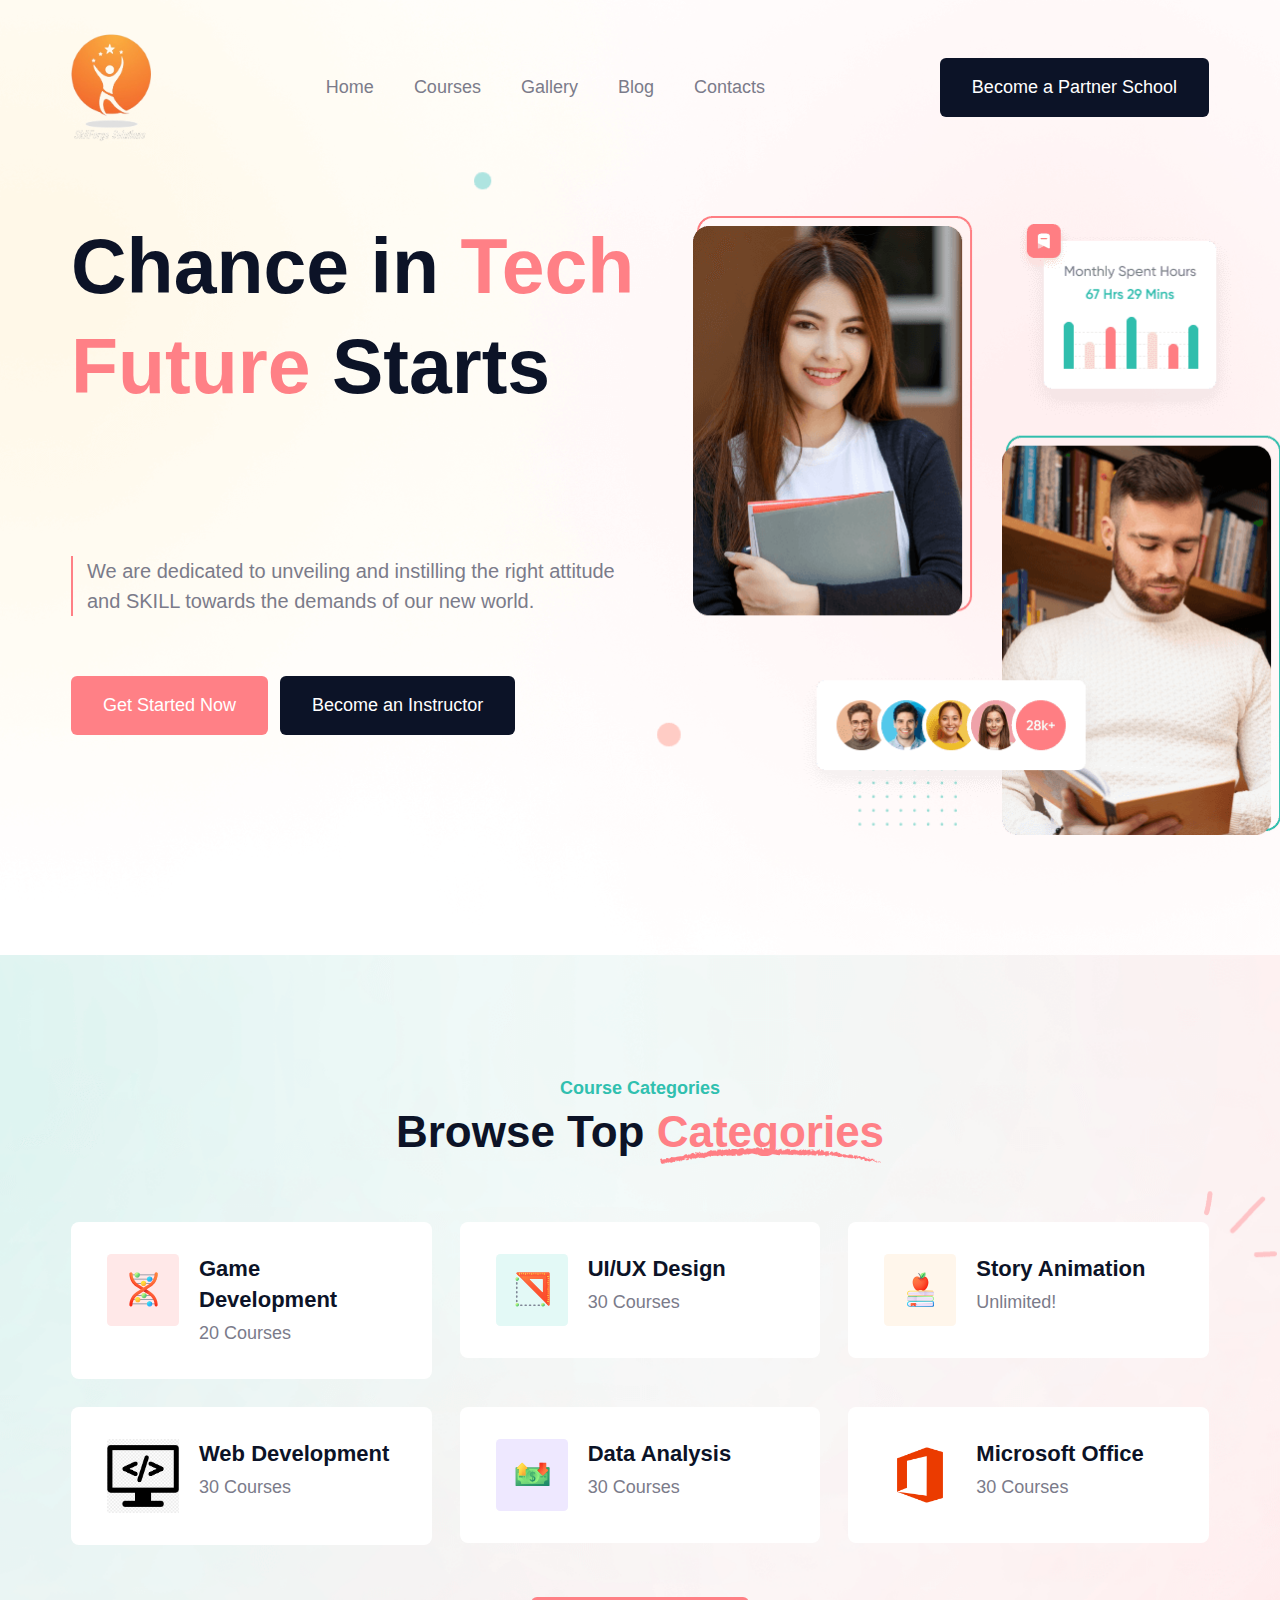
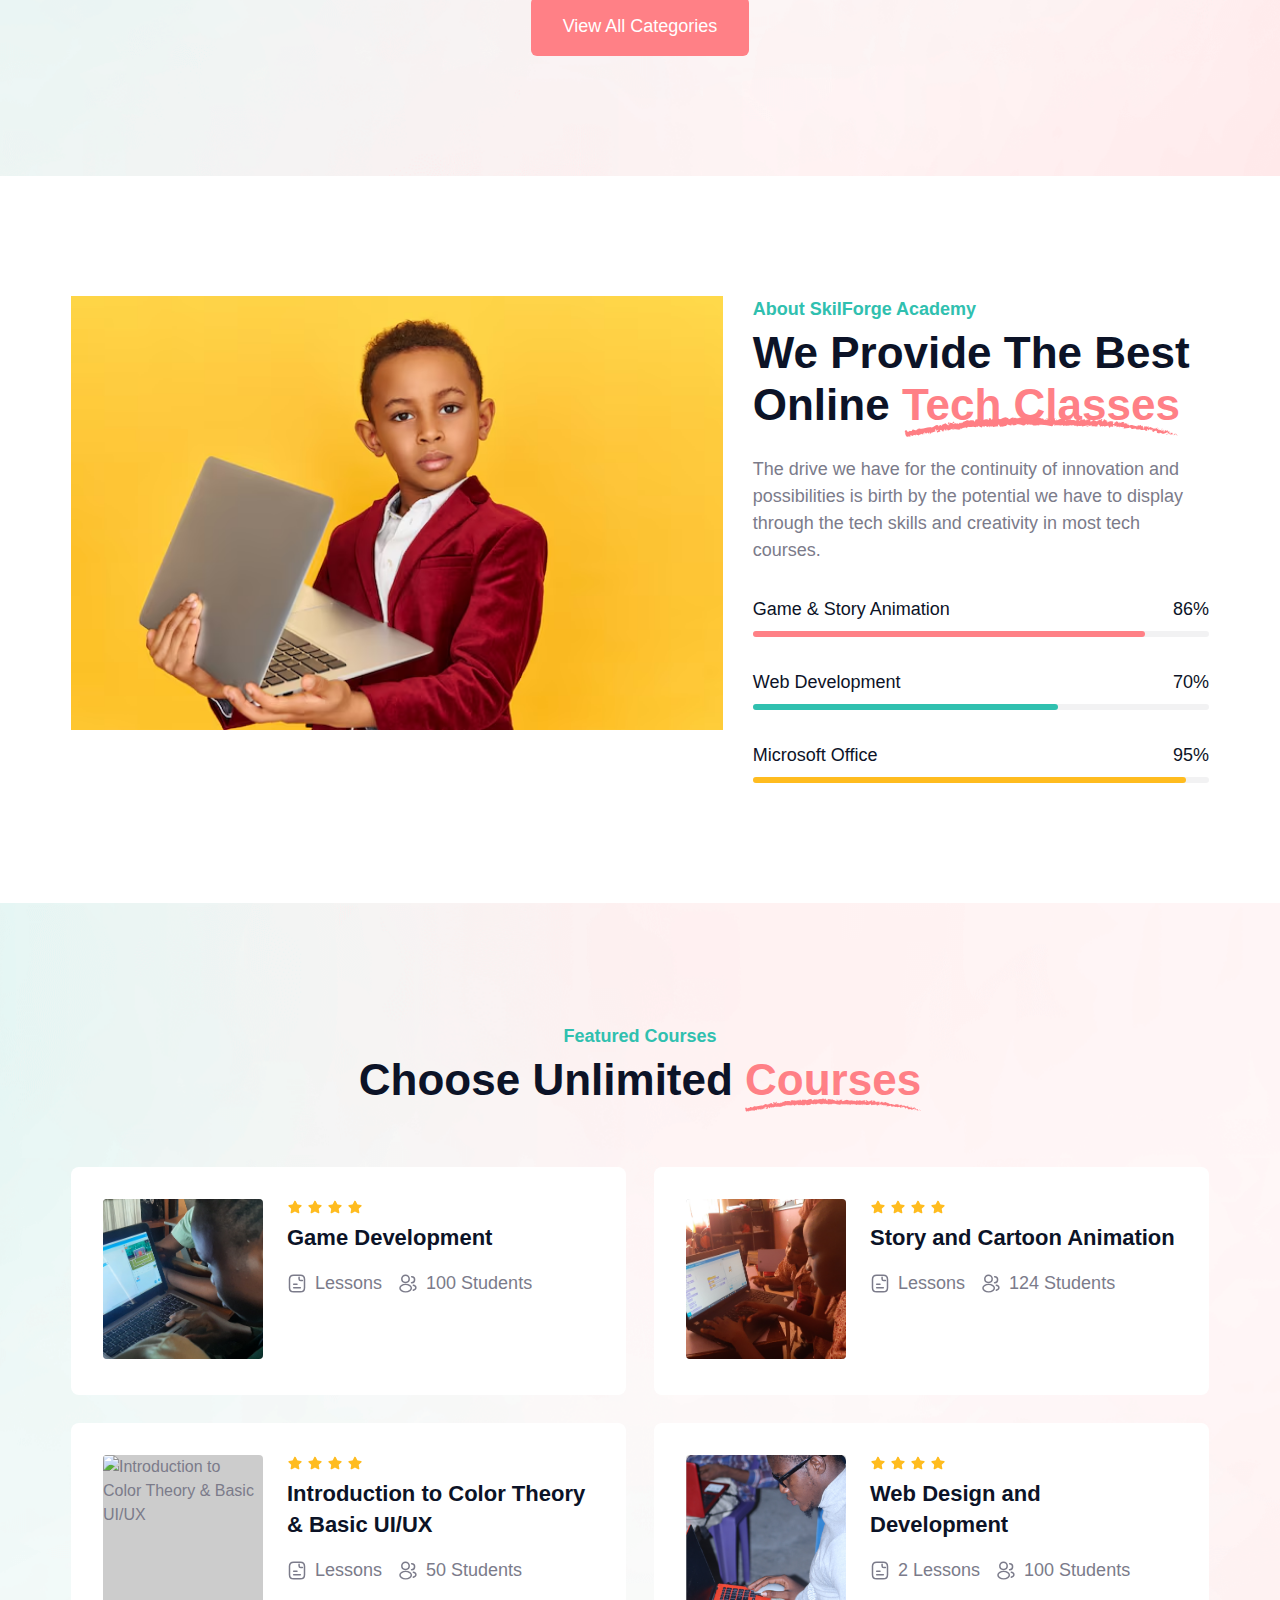
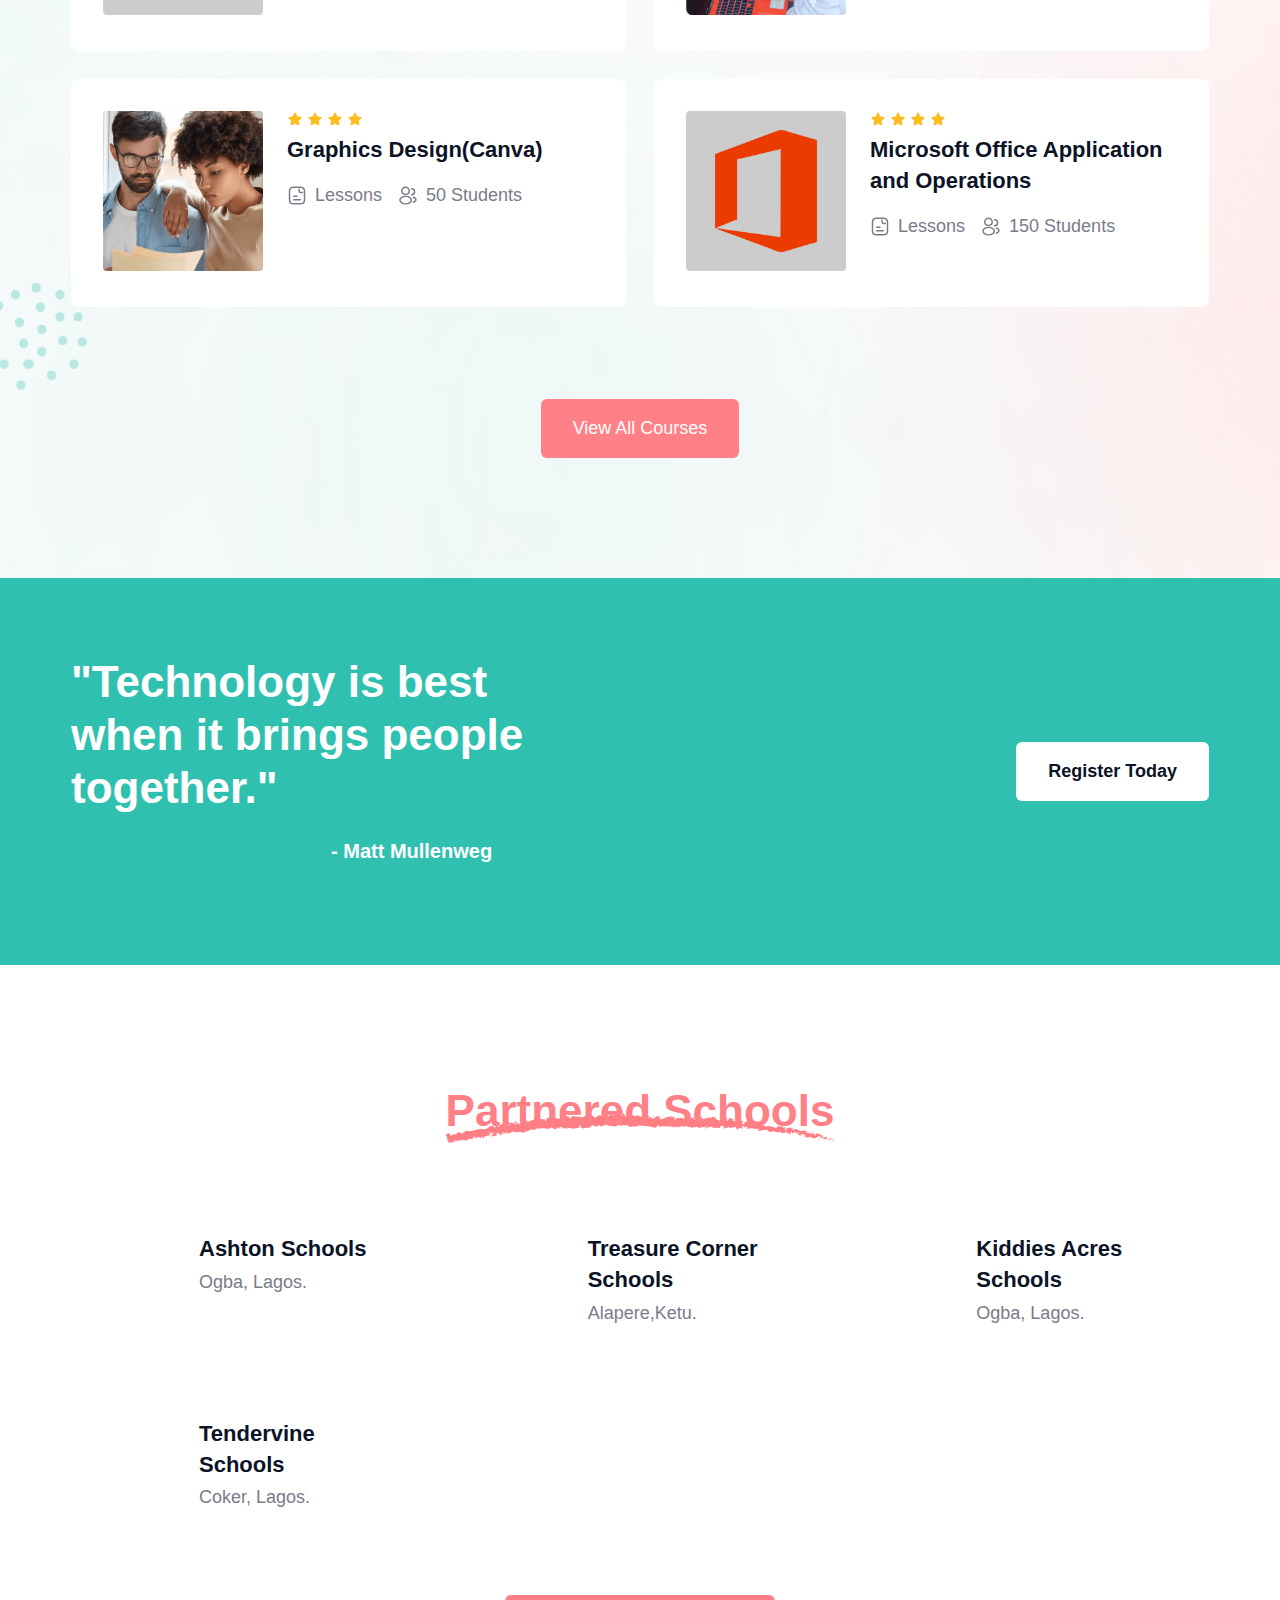
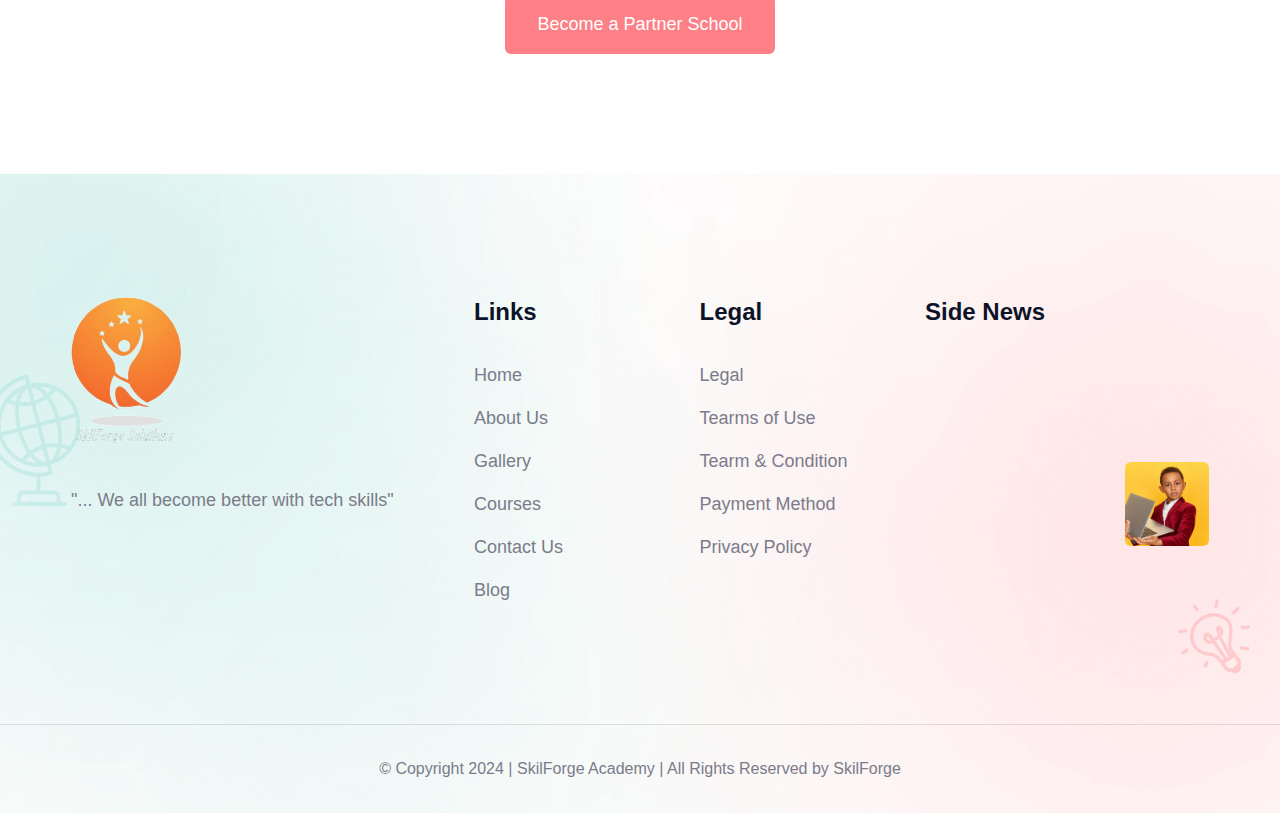
==== index.html @ 3f79fbfc "skilforge academy website" ====
<!DOCTYPE html>
<html lang="en">

<head> 
  <meta charset="UTF-8">
  <meta http-equiv="X-UA-Compatible" content="IE=edge">
  <meta name="viewport" content="width=device-width, initial-scale=1.0">

  <!-- 
    - primary meta tags
  -->
  <title>SkilForge Academy</title>
  <meta name="title" content="SkilForge">

  <!-- 
    - favicon
  -->
  <link rel="shortcut icon" href="./favicon.svg" type="image/svg+xml">

  <!-- 
    - custom font link
  -->
  <link rel="stylesheet" href="./assets/font/font.css">

  <!-- 
    - custom css link
  -->
  <link rel="stylesheet" href="./assets/css/style.css">

  <!-- 
    - preload images
  -->
  <link rel="preload" as="image" href="./assets/images/hero-banner.png">
  <link rel="preload" as="image" href="./assets/images/hero-bg.png">

</head>

<body>

  <!-- 
    - PRELOADER
  -->

  <div class="preloader" data-preloader>
    <div class="circle" data-circle></div>
  </div>





  <!-- 
    - #HEADER
  -->

  <header class="header" data-header>
    <div class="container">

      <a href="index.html" class="logo">
        <img src="./assets/images/LOGO-.png" width="80" height="10" alt="SkilForge">
      </a>

      <nav class="navbar" data-navbar>

        <div class="navbar-top">
          <a href="index.html" class="logo">
            <img src="./assets/images/LOGO-.png" width="60" height="10" alt="SkilForge">
          </a>

          <button class="nav-close-btn" aria-label="close menu" data-nav-toggler>
            <ion-icon name="close-outline" aria-hidden="true"></ion-icon>
          </button>
        </div>

        <ul class="navbar-list">

          <li class="navbar-item">
            <a href="#home" class="navbar-link title-sm" data-nav-link>Home</a>
          </li>

          <li class="navbar-item">
            <a href="#Courses" class="navbar-link title-sm" data-nav-link>Courses</a>
          </li>
          <li class="navbar-item">
            <a href="Gallery.html" class="navbar-link title-sm" data-nav-link>Gallery
</a>
          </li>

          <li class="navbar-item">
            <a href="#Blog" class="navbar-link title-sm" data-nav-link>Blog</a>
          </li>

          <li class="navbar-item">
            <a href="#Contact" class="navbar-link title-sm" data-nav-link>Contacts</a>
          </li>

        </ul>

      </nav>

      <a href="https://wa.me/2349028367079" class="btn btn-secondary">Become a Partner School</a>

      <button class="nav-open-btn" aria-label="open menu" data-nav-toggler>
        <ion-icon name="menu-outline" aria-hidden="true"></ion-icon>
      </button>

      <div class="overlay" data-overlay data-nav-toggler></div>

    </div>
  </header>





  <main>
    <article>

      <!-- 
        - #HERO
      -->

      <section class="section hero has-bg-image" aria-labelledby="hero-label"
        style="background-image: url('./assets/images/hero-bg.png')" id="home">
        <div class="container">

          <div class="hero-content">

            <h1 class="headline-lg" id="hero-label">
              Chance in <span class="span">Tech Future</span> Starts  <span class="forge">With SkilForge</span> 
            </h1>

            <p class="title-md has-before">
            We are dedicated to unveiling and instilling the right attitude and SKILL towards the demands of our new world.
            </p>

            <div class="btn-group">
              <a href="https://forms.gle/uNUbRssB5L7UF4RC8" class="btn btn-primary">Get Started Now</a>

              <a href="https://forms.gle/Qycy1cxhjF3DZXND6" class="btn btn-secondary">Become an Instructor</a>
            </div>

          </div>

          <figure class="hero-banner">
            <img src="./assets/images/hero-banner.png" width="590" height="620" alt="hero banner" class="w-100">
          </figure>

        </div>
      </section>





      <!-- 
        - #CATEGORY
      -->

      <section class="section category has-bg-image" aria-labelledby="category-label"
        style="background-image: url('./assets/images/category-bg.png')" id="Courses">
        <div class="container">

          <p class="title-sm text-center section-subtitle" id="category-label">Course Categories</p>

          <h2 class="headline-md text-center section-title">
            Browse Top <span class="span has-after">Categories</span>
          </h2>

          <ul class="grid-list">

            <li>
              <div class="card category-card">

                <div class="card-icon">
                  <img src="./assets/images/category-1.svg" width="72" height="72" loading="lazy"
                    alt="Data Science icon">
                </div>

                <div>
                  <h3 class="title-lg">Game Development</h3>

                  <p class="title-sm">20 Courses</p>
                </div>

                <a href="https://forms.gle/uNUbRssB5L7UF4RC8" class="layer-link" aria-label="Data Science Category"></a>

              </div>
            </li>

            <li>
              <div class="card category-card">

                <div class="card-icon">
                  <img src="./assets/images/category-2.svg" width="72" height="72" loading="lazy"
                    alt="UI/UX Design icon">
                </div>

                <div>
                  <h3 class="title-lg">UI/UX Design</h3>

                  <p class="title-sm">30 Courses</p>
                </div>

                <a href="https://forms.gle/uNUbRssB5L7UF4RC8" class="layer-link" aria-label="UI/UX Design Category"></a>
                
              </div>
            </li>

            <li>
              <div class="card category-card">

                <div class="card-icon">
                  <img src="./assets/images/category-3.svg" width="72" height="72" loading="lazy"
                    alt="Modern Physics icon">
                </div>

                <div>
                  <h3 class="title-lg">Story Animation</h3>

                  <p class="title-sm">Unlimited!</p>
                </div>

                <a href="https://forms.gle/uNUbRssB5L7UF4RC8" class="layer-link" aria-label="Modern Physics Category"></a>
                
              </div>
            </li>

            <li>
              <div class="card category-card">

                <div class="card-icon">
                  <img src="./assets/images/web dev.png" width="72" height="72" loading="lazy"
                    alt="Music Production icon">
                </div>

                <div>
                  <h3 class="title-lg">Web Development</h3>

                  <p class="title-sm">30 Courses</p>
                </div>

                <a href="https://forms.gle/uNUbRssB5L7UF4RC8" class="layer-link" aria-label="Music Production Category"></a>

              </div>
            </li>

            <li>
              <div class="card category-card">

                <div class="card-icon">
                  <img src="./assets/images/category-5.svg" width="72" height="72" loading="lazy"
                    alt="Data Science icon">
                </div>

                <div>
                  <h3 class="title-lg">Data  Analysis</h3>

                  <p class="title-sm">30 Courses</p>
                </div>

                <a href="https://forms.gle/uNUbRssB5L7UF4RC8" class="layer-link" aria-label="Data Science Category"></a>

              </div>
            </li>

            <li>
              <div class="card category-card">

                <div class="card-icon">
                  <img src="./assets/images/microsoft office.png" width="72" height="72" loading="lazy" alt="Finances icon">
                </div>

                <div>
                  <h3 class="title-lg">Microsoft Office </h3>

                  <p class="title-sm">30 Courses</p>
                </div>

                <a href="https://forms.gle/uNUbRssB5L7UF4RC8" class="layer-link" aria-label="Finances Category"></a>

              </div>
            </li>

          </ul>

          <a href="#" class="btn btn-primary">View All Categories</a>

        </div>
      </section>





      <!-- 
        - #ABOUT
      -->

      <section class="section about" aria-labelledby="about-label" id="About">
        <div class="container" >

          <figure class="about-banner">
            <img src="./assets/images/kid-lp.jpg" width="775" height="685" loading="lazy" alt="about banner"
              class="w-100">
          </figure>

          <div class="about-content">

            <p class="title-sm section-subtitle" id="about-label">About SkilForge Academy</p>

            <h2 class="headline-md section-title">
              We Provide The Best Online <span class="span has-after">Tech Classes</span>
            </h2>

            <p class="title-sm section-text">
              The drive we have for the continuity of innovation and possibilities is birth by the potential we have to display through the tech skills and creativity in most tech courses.
            </p>

            <ul class="progress-list">

              <li>
                <div class="progress-label-wrapper">
                  <p class="title-sm">Game & Story Animation</p>

                  <p class="title-sm">86%</p>
                </div>

                <div class="progress">
                  <div class="progress-fill red"></div>
                </div>
              </li>

              <li>
                <div class="progress-label-wrapper">
                  <p class="title-sm">Web Development</p>

                  <p class="title-sm">70%</p>
                </div>

                <div class="progress">
                  <div class="progress-fill green"></div>
                </div>
              </li>

              <li>
                <div class="progress-label-wrapper">
                  <p class="title-sm">Microsoft Office</p>

                  <p class="title-sm">95%</p>
                </div>

                <div class="progress">
                  <div class="progress-fill yellow"></div>
                </div>
              </li>

            </ul>

          </div>

        </div>
      </section>





      <!-- 
        - #COURSE
      -->

      <section class="section course has-bg-image" aria-labelledby="course-label"
        style="background-image: url('./assets/images/course-bg.png')" id="blog">
        <div class="container">

          <p class="title-sm section-subtitle text-center">Featured Courses</p>

          <h2 class="headline-md section-title text-center" id="course-label">
            Choose Unlimited <span class="span has-after">Courses</span>
          </h2>

          <ul class="grid-list">

            <li class="card-container">
              <div class="card course-card">

                <figure class="card-banner">
                  <img src="./assets/images/Games Dev.jpg" width="370" height="248" loading="lazy"
                    alt="Game Development" class="img-cover">
                </figure>

                <div class="card-content">

                  <div class="wrapper">

                    

                    <div class="rating-wrapper">
                      <img src="./assets/images/star-fill.svg" width="16" height="16" loading="lazy" alt="">
                      <img src="./assets/images/star-fill.svg" width="16" height="16" loading="lazy" alt="">
                      <img src="./assets/images/star-fill.svg" width="16" height="16" loading="lazy" alt="">
                      <img src="./assets/images/star-fill.svg" width="16" height="16" loading="lazy" alt="">
                    </div>

                  </div>

                  <h3 class="title-lg card-title">
                    Game Development
                  </h3>

                  <div class="card-meta wrapper">

                    <p class="title-sm">
                      <img src="./assets/images/file-outline.svg" width="20" height="20" loading="lazy" alt="">

                      <span class="span">Lessons</span>
                    </p>

                    <p class="title-sm">
                      <img src="./assets/images/user-outline.svg" width="20" height="20" loading="lazy" alt="">

                      <span class="span">100 Students</span>
                    </p>

                  </div>

                </div>

                <a href="https://forms.gle/ow3ETswhvZaF2GwP7" class="layer-link"
                  aria-label="Course Details, Basic Fundamentals of Interior & Graphics Design"></a>

              </div>
            </li>

            <li class="card-container">
              <div class="card course-card">

                <figure class="card-banner">
                  <img src="./assets/images/Story ani.jpg" width="370" height="248" loading="lazy"

                    alt="" class="img-cover">
                </figure>

                <div class="card-content">

                  <div class="wrapper">

                    

                    <div class="rating-wrapper">
                      <img src="./assets/images/star-fill.svg" width="16" height="16" loading="lazy" alt="">
                      <img src="./assets/images/star-fill.svg" width="16" height="16" loading="lazy" alt="">
                      <img src="./assets/images/star-fill.svg" width="16" height="16" loading="lazy" alt="">
                      <img src="./assets/images/star-fill.svg" width="16" height="16" loading="lazy" alt="">
                    </div>

                  </div>

                  <h3 class="title-lg card-title">
                    Story and Cartoon Animation
                  </h3>

                  <div class="card-meta wrapper">

                    <p class="title-sm">
                      <img src="./assets/images/file-outline.svg" width="20" height="20" loading="lazy" alt="">

                      <span class="span"> Lessons</span>
                    </p>

                    <p class="title-sm">
                      <img src="./assets/images/user-outline.svg" width="20" height="20" loading="lazy" alt="">

                      <span class="span">124 Students</span>
                    </p>

                  </div>

                </div>

                <a href="https://forms.gle/ow3ETswhvZaF2GwP7" class="layer-link"
                  aria-label="Course Details, Increasing Engagement with Instagram & Facebook"></a>

              </div>
            </li>

            <li class="card-container">
              <div class="card course-card">

                <figure class="card-banner">
                  <img src="./assets/images/service3.jpg" width="370" height="248" loading="lazy"
                    alt="Introduction to Color Theory & Basic UI/UX" class="img-cover">
                </figure>

                <div class="card-content">

                  <div class="wrapper">

                    
                    <div class="rating-wrapper">
                      <img src="./assets/images/star-fill.svg" width="16" height="16" loading="lazy" alt="">
                      <img src="./assets/images/star-fill.svg" width="16" height="16" loading="lazy" alt="">
                      <img src="./assets/images/star-fill.svg" width="16" height="16" loading="lazy" alt="">
                      <img src="./assets/images/star-fill.svg" width="16" height="16" loading="lazy" alt="">
                    </div>

                  </div>

                  <h3 class="title-lg card-title">
                    Introduction to Color Theory & Basic UI/UX
                  </h3>

                  <div class="card-meta wrapper">

                    <p class="title-sm">
                      <img src="./assets/images/file-outline.svg" width="20" height="20" loading="lazy" alt="">

                      <span class="span"> Lessons</span>
                    </p>

                    <p class="title-sm">
                      <img src="./assets/images/user-outline.svg" width="20" height="20" loading="lazy" alt="">

                      <span class="span">50 Students</span>
                    </p>

                  </div>

                </div>

                <a href="https://forms.gle/ow3ETswhvZaF2GwP7" class="layer-link"
                  aria-label="Course Details, Introduction to Color Theory & Basic UI/UX"></a>

              </div>
            </li>

            <li class="card-container">
              <div class="card course-card">

                <figure class="card-banner">
                  <img src="./assets/images/Rectangle 15.png" width="370" height="248" loading="lazy"
                    alt="Financial Security Thinking and Principles Theory" class="img-cover">
                </figure>

                <div class="card-content">

                  <div class="wrapper">

                    
                    <div class="rating-wrapper">
                      <img src="./assets/images/star-fill.svg" width="16" height="16" loading="lazy" alt="">
                      <img src="./assets/images/star-fill.svg" width="16" height="16" loading="lazy" alt="">
                      <img src="./assets/images/star-fill.svg" width="16" height="16" loading="lazy" alt="">
                      <img src="./assets/images/star-fill.svg" width="16" height="16" loading="lazy" alt="">
                    </div>

                  </div>

                  <h3 class="title-lg card-title">
                      Web Design and Development
                  </h3>

                  <div class="card-meta wrapper">

                    <p class="title-sm">
                      <img src="./assets/images/file-outline.svg" width="20" height="20" loading="lazy" alt="">

                      <span class="span">2 Lessons</span>
                    </p>

                    <p class="title-sm">
                      <img src="./assets/images/user-outline.svg" width="20" height="20" loading="lazy" alt="">

                      <span class="span">100 Students</span>
                    </p>

                  </div>

                </div>

                <a href="https://forms.gle/ow3ETswhvZaF2GwP7" class="layer-link"
                  aria-label="Course Details, Web Design and Development"></a>

              </div>
            </li>

            <li class="card-container">
              <div class="card course-card">

                <figure class="card-banner">
                  <img src="./assets/images/course-5.png" width="370" height="248" loading="lazy"
                    alt="Logo Design: From Concept to Presentation" class="img-cover">
                </figure>

                <div class="card-content">

                  <div class="wrapper">

                    

                    <div class="rating-wrapper">
                      <img src="./assets/images/star-fill.svg" width="16" height="16" loading="lazy" alt="">
                      <img src="./assets/images/star-fill.svg" width="16" height="16" loading="lazy" alt="">
                      <img src="./assets/images/star-fill.svg" width="16" height="16" loading="lazy" alt="">
                      <img src="./assets/images/star-fill.svg" width="16" height="16" loading="lazy" alt="">
                    </div>

                  </div>

                  <h3 class="title-lg card-title">
                    Graphics Design(Canva)
                  </h3>

                  <div class="card-meta wrapper">

                    <p class="title-sm">
                      <img src="./assets/images/file-outline.svg" width="20" height="20" loading="lazy" alt="">

                      <span class="span">Lessons</span>
                    </p>

                    <p class="title-sm">
                      <img src="./assets/images/user-outline.svg" width="20" height="20" loading="lazy" alt="">

                      <span class="span">50 Students</span>
                    </p>

                  </div>

                </div>

                <a href="https://forms.gle/ow3ETswhvZaF2GwP7" class="layer-link"
                  aria-label="Course Details, Graphics Design (Canva)"></a>

              </div>
            </li>

            <li class="card-container">
              <div class="card course-card">

                <figure class="card-banner">
                  <img src="./assets/images/microsoft office.png" width="370" height="248" loading="lazy"
                    alt="Professional Ceramic Moulding for Beginners" class="img-cover">
                </figure>

                <div class="card-content">

                  <div class="wrapper">

                    

                    <div class="rating-wrapper">
                      <img src="./assets/images/star-fill.svg" width="16" height="16" loading="lazy" alt="">
                      <img src="./assets/images/star-fill.svg" width="16" height="16" loading="lazy" alt="">
                      <img src="./assets/images/star-fill.svg" width="16" height="16" loading="lazy" alt="">
                      <img src="./assets/images/star-fill.svg" width="16" height="16" loading="lazy" alt="">
                    </div>

                  </div>

                  <h3 class="title-lg card-title">
                    Microsoft Office Application and Operations
                  </h3>

                  <div class="card-meta wrapper">

                    <p class="title-sm">
                      <img src="./assets/images/file-outline.svg" width="20" height="20" loading="lazy" alt="">

                      <span class="span">Lessons</span>
                    </p>

                    <p class="title-sm">
                      <img src="./assets/images/user-outline.svg" width="20" height="20" loading="lazy" alt="">

                      <span class="span">150 Students</span>
                    </p>

                  </div>

                </div>

                <a href="https://forms.gle/ow3ETswhvZaF2GwP7" class="layer-link"
                  aria-label="Course Details, Microsoft Office Application and Operations"></a>

              </div>
            </li>

          </ul>

          <a href="" class="btn btn-primary">View All Courses</a>

        </div>
      </section>





      <!-- 
        - #CTA
      -->

      <section class="cta" aria-labelledby="cta-label">
        <div class="container">

          <h2 class="headline-md section-title" id="cta-label">
            "Technology is best when it brings people together."  <span class="quote">- Matt Mullenweg</span>
          </h2>

          <a href="https://forms.gle/ow3ETswhvZaF2GwP7" class="btn btn-tertiary">Register Today</a>

        </div>
      </section>

      <!-- -----Partnered Schools -->
      <section class="section category has-bg-image" aria-labelledby="category-label"
      id="Blog">
      <div class="container">

        <!-- <p class="title-sm text-center section-subtitle" id="category-label">Course Categories</p> -->

        <h2 class="headline-md text-center section-title">
          <span class="span has-after">Partnered Schools</span>
        </h2>

        <ul class="grid-list">

          <li>
            <div class="card category-card">

              <div class="card-icon">
                <img src="./assets/images/Ashton-removebg-preview.png" width="72" height="72" loading="lazy"
                  alt="Data Science icon">
              </div>

              <div>
                <h3 class="title-lg">Ashton Schools</h3>

                <p class="title-sm">Ogba, Lagos.</p>
              </div>

              <!-- <a href="https://forms.gle/uNUbRssB5L7UF4RC8" class="layer-link" aria-label="Data Science Category"></a> -->

            </div>
          </li>

          <li>
            <div class="card category-card">

              <div class="card-icon">
                <img src="./assets/images/treasure_corner-removebg-preview.png" width="72" height="72" loading="lazy"
                  alt="UI/UX Design icon">
              </div>

              <div>
                <h3 class="title-lg">Treasure Corner Schools</h3>

                <p class="title-sm">Alapere,Ketu.</p>
              </div>

              <!-- <a href="https://forms.gle/uNUbRssB5L7UF4RC8" class="layer-link" aria-label="UI/UX Design Category"></a> -->
              
            </div>
          </li>

          <li>
            <div class="card category-card">

              <div class="card-icon">
                <img src="./assets/images/Kiddies Acres.jfif" width="72" height="72" loading="lazy"
                  alt="Modern Physics icon">
              </div>

              <div>
                <h3 class="title-lg">Kiddies Acres Schools</h3>

                <p class="title-sm">Ogba, Lagos.</p>
              </div>

              <!-- <a href="https://forms.gle/uNUbRssB5L7UF4RC8" class="layer-link" aria-label="Modern Physics Category"></a> -->
              
            </div>
          </li>

          <li>
            <div class="card category-card">

              <div class="card-icon">
                <img src="./assets/images/Kiddies Acres.jfif" width="72" height="72" loading="lazy"
                  alt="Music Production icon">
              </div>

              <div>
                <h3 class="title-lg">Tendervine Schools</h3>

                <p class="title-sm">Coker, Lagos.</p>
              </div>

              <!-- <a href="https://forms.gle/uNUbRssB5L7UF4RC8" class="layer-link" aria-label="Music Production Category"></a> -->

            </div>
          </li>


        </ul>

        
        <a href="https://wa.me/2349028367079" class="btn btn-primary">Become a Partner School</a>

      </div>
    </section>

       


    </article>
  </main>





  <!-- 
    - #FOOTER
  -->

  <footer class="footer has-bg-image" style="background-image: url('./assets/images/footer-bg.png')">

    <div class="section footer-top">
      <div class="container">

        <div class="footer-brand">

          <a href="#" class="logo">
            <img src="./assets/images/LOGO-.png" width="110" height="20" alt="SkilForge">
          </a>

          <p class="title-sm footer-text">
            "... We all become better with tech skills"
          </p>

          <ul class="social-list">

            <li>
              <a href="#" class="social-link">
                <img src="./assets/images/facebook.svg" width="40" height="40" loading="lazy" alt="facebook">
              </a>
            </li>
            <li>
              <a href="https://wa.me/2349028367079" class="social-link">
                <img src="./assets/images/download (1).jpeg" width="40" height="40" loading="lazy" alt="whatsapp">
              </a>
            </li>

            <li>
              <a href="#" class="social-link">
                <img src="./assets/images/linkedin.png" width="40" height="40" loading="lazy" alt="twitter">
              </a>
            </li>

            <li>
              <a href="tel:+2349028367079" class="social-link">
                <img src="./assets/images/download.png" width="40" height="40" loading="lazy" alt="Call">
              </a>
            </li>

            <li>
              <a href="#" class="social-link">
                <img src="./assets/images/instagram.svg" width="40" height="40" loading="lazy" alt="instagram">
              </a>
            </li>

          </ul>

        </div>

        <ul class="footer-list" id="Contact">

          <li>
            <p class="headline-sm footer-list-title">Links</p>
          </li>

          <li>
            <a href="#home" class="title-sm footer-link">Home</a>
          </li>

          <li>
            <a href="#About" class="title-sm footer-link">About Us</a>
          </li>
          <li>
            <a href="Gallery.html" class="title-sm footer-link">Gallery</a>
          </li>

         
          <li>
            <a href="#Courses" class="title-sm footer-link">Courses</a>
          </li>

          <li>
            <a href="#Contact" class="title-sm footer-link">Contact Us</a>
          </li>

          <li>
            <a href="#Blog" class="title-sm footer-link">Blog</a>
          </li>

        </ul>

        <ul class="footer-list">

          <li>
            <p class="headline-sm footer-list-title">Legal</p>
          </li>

          <li>
            <a href="#" class="title-sm footer-link">Legal</a>
          </li>

          <li>
            <a href="#" class="title-sm footer-link">Tearms of Use</a>
          </li>

          <li>
            <a href="#" class="title-sm footer-link">Tearm & Condition</a>
          </li>

          <li>
            <a href="#" class="title-sm footer-link">Payment Method</a>
          </li>

          <li>
            <a href="#" class="title-sm footer-link">Privacy Policy</a>
          </li>

        </ul>

        <ul class="footer-list">

          <li>

            <p class="headline-sm footer-list-title">Side News</p>

            <ul class="grid-list">

              <li>
                <img src="./assets/images/instagram post.jpg" width="80" height="80" loading="lazy" alt="instagram post"
                  class="img-cover">
              </li>

              <li>
                <img src="./assets/images/instagram post2.jpg" width="80" height="80" loading="lazy" alt="instagram post"
                  class="img-cover">
              </li>

              <li>
                <img src="./assets/images/instagram post3.jpg" width="80" height="80" loading="lazy" alt="instagram post"
                  class="img-cover">
              </li>

              <li>
                <img src="./assets/images/instagram post4.jpg" width="80" height="80" loading="lazy" alt="instagram post"
                  class="img-cover">
              </li>

              <li>
                <img src="./assets/images/g20240516_113603.jpg" width="80" height="80" loading="lazy" alt="instagram post"
                  class="img-cover">
              </li>

              <li>
                <img src="./assets/images/kid-lp.jpg" width="80" height="80" loading="lazy" alt="instagram post"
                  class="img-cover">
              </li>

            </ul>

          </li>

        </ul>

      </div>
    </div>

    <div class="footer-bottom">
      <div class="container">

        <p class="copyright">
          © Copyright 2024 | SkilForge Academy | All Rights Reserved by SkilForge
        </p>

      </div>
    </div>

  </footer>





  <!-- 
   - custom js link
  -->
  <script src="./assets/js/script.js"></script>

  <!-- 
    - ionicon
  -->
  <script type="module" src="https://unpkg.com/ionicons@5.5.2/dist/ionicons/ionicons.esm.js"></script>
  <script nomodule src="https://unpkg.com/ionicons@5.5.2/dist/ionicons/ionicons.js"></script>

</body>

</html>
---- assets/font/font.css ----
/*-----------------------------------*\
  #font.css
\*-----------------------------------*/

/**
 * copyright 2022 codewithsadee
 */



@font-face {
  font-family: "Gilroy" sans-serif;
  font-weight: 400;
  font-style: normal;
  font-display: swap;
  src: local("Gilroy-Regular"),
      url("./gilroy/Gilroy-Regular.woff2") format("woff2");
}

@font-face {
  font-family: "Gilroy" sans-serif;
  font-weight: 500;
  font-style: normal;
  font-display: swap;
  src: local("Gilroy-Medium"),
      url("./gilroy/Gilroy-Medium.woff2") format("woff2");
}

@font-face {
  font-family: "Gilroy" sans-serif;
  font-weight: 600;
  font-style: normal;
  font-display: swap;
  src: local("Gilroy-Bold"),
      url("./gilroy/Gilroy-Bold.woff2") format("woff2");
}

@font-face {
  font-family: "Gilroy" sans-serif;
  font-weight: 700;
  font-style: normal;
  font-display: swap;
  src: local("Gilroy-ExtraBold"),
      url("./gilroy/Gilroy-ExtraBold.woff2") format("woff2");
}
---- assets/css/style.css ----
/*-----------------------------------*\
  #main.css
\*-----------------------------------*/

/**
 * copyright 2022 codewithsadee
 */





/*-----------------------------------*\
  #CUSTOM PROPERTY
\*-----------------------------------*/

:root {

  /**
   * colors
   */

  --selective-yellow: hsl(42, 100%, 56%);
  --roman-silver: hsl(240, 6%, 51%);
  --roman-silver_10: hsla(240, 6%, 51%, 0.1);
  --light-coral: hsl(357, 100%, 75%);
  --oxford-blue: hsl(224, 53%, 10%);
  --light-gray: hsl(0, 0%, 80%);
  --keppei: hsl(173, 60%, 47%);
  --white: hsl(0, 0%, 100%);
  --black: hsl(0, 0%, 0%);
  --black_10: hsla(0, 0%, 0%, 0.1);

  /**
   * typography
   */

  --ff-gilroy: "Gilroy", sans-serif;

  --headline-lg: 4.8rem;
  --headline-md: 3rem;
  --headline-sm: 2.4rem;
  --title-lg: 2.2rem;
  --title-md: 2rem;
  --title-sm: 1.8rem;
  
  --fw-500: 500;
  --fw-600: 600;
  --fw-700: 700;

  /**
   * spacing
   */

  --section-padding: 56px;

  /**
   * box shadow
   */

  --shadow-1: 0px 35px 65px -10px hsla(0, 0%, 0%, 0.05);
  --shadow-2: 0 10px 40px hsla(0, 0%, 0%, 0.06);

  /**
   * border radius
   */

  --radius-4: 4px;
  --radius-6: 6px;
  --radius-8: 8px;
  --radius-circle: 50%;

  /**
   * transition
   */

  --transition: 0.25s ease;
  --cubic-in: cubic-bezier(0.51, 0.03, 0.64, 0.28);
  --cubic-out: cubic-bezier(0.05, 0.83, 0.52, 0.97);

}





/*-----------------------------------*\
  #RESET
\*-----------------------------------*/

*,
*::before,
*::after {
  margin: 0;
  padding: 0;
  box-sizing: border-box;
}

li { list-style: none; }

a,
img,
span,
button,
ion-icon { display: block; }

a {
  text-decoration: none;
  color: inherit;
}

img { height: auto; }

button {
  background: none;
  border: none;
  font: inherit;
  cursor: pointer;
}

html {
  font-family: var(--ff-gilroy);
  font-size: 10px;
  scroll-behavior: smooth;
}

body {
  background-color: var(--white);
  color: var(--roman-silver);
  font-size: 1.6rem;
  line-height: 1.5;
  overflow: hidden;
}

body.loaded { overflow: visible; }

body.nav-active { overflow: hidden; }





/*-----------------------------------*\
  #REUSED STYLE
\*-----------------------------------*/

.container { padding-inline: 16px; }

.headline-lg,
.headline-md,
.headline-sm,
.title-lg {
  color: var(--oxford-blue);
  font-weight: var(--fw-700);
}

.headline-lg {
  font-size: var(--headline-lg);
  line-height: 1.3;
}

.headline-md {
  font-size: var(--headline-md);
  line-height: 1.2;
}

.headline-sm { font-size: var(--headline-sm); }

.title-lg {
  font-size: var(--title-lg);
  line-height: 1.4;
}

.title-md { font-size: var(--title-md); }

.title-sm {
  font-size: var(--title-sm);
  font-weight: var(--fw-500);
}

.section { padding-block: var(--section-padding); }

.has-bg-image {
  background-repeat: no-repeat;
  background-size: cover;
  background-position: center;
}

.has-before,
.has-after {
  position: relative;
  z-index: 1;
}

.has-before::before,
.has-after::after {
  content: "";
  position: absolute;
}

.btn {
  --bg: var(--light-coral);
  max-width: max-content;
  background-color: var(--bg);
  color: var(--white);
  font-weight: var(--fw-500);
  padding: 12px 24px;
  border-radius: var(--radius-6);
  transition: var(--transition);
  outline: none;
}

.btn-secondary { --bg: var(--oxford-blue); }

:is(.btn-primary, .btn-secondary):is(:hover, :focus-visible) {
  box-shadow: 0 0 0 2px var(--white), 0 0 0 5px var(--bg);
}

.btn-tertiary {
  --bg: var(--white);
  color: var(--oxford-blue);
  font-weight: var(--fw-600);
}

:is(.headline-lg, .headline-md) .span {
  color: var(--light-coral);
  display: inline;
}

.section-subtitle {
  font-weight: var(--fw-600);
  color: var(--keppei);
  margin-block-end: 4px;
}

.text-center { text-align: center; }

.section-title { margin-block-end: 24px; }

.headline-md .has-after { padding-block-end: 8px; }

.headline-md .has-after::after {
  background-image: url("../images/line-shape.svg");
  width: 100%;
  height: 100%;
  top: 0;
  left: 0;
  background-repeat: no-repeat;
  background-position: center bottom;
  background-size: contain;
  z-index: -1;
}

.grid-list {
  display: grid;
  gap: 28px;
}

.card {
  position: relative;
  background-color: var(--white);
  padding: 24px;
  border-radius: var(--radius-8);
  transition: var(--transition);
}

.card:is(:hover, :focus-within) { box-shadow: var(--shadow-1); }

.layer-link {
  position: absolute;
  top: 0;
  left: 0;
  width: 100%;
  height: 100%;
}

.w-100 { width: 100%; }

.img-cover {
  width: 100%;
  height: 100%;
  object-fit: cover;
}





/*-----------------------------------*\
  #PRELOADER
\*-----------------------------------*/

.preloader {
  position: fixed;
  top: 0;
  left: 0;
  width: 100%;
  height: 100vh;
  background-color: var(--light-coral);
  display: grid;
  place-items: center;
  z-index: 6;
  transition: var(--transition);
}

.preloader.loaded {
  visibility: hidden;
  opacity: 0;
}

.preloader .circle {
  width: 50px;
  height: 50px;
  border-radius: var(--radius-circle);
  border: 4px solid var(--white);
  border-block-start-color: transparent;
  animation: rotate360 1s ease infinite;
}

@keyframes rotate360 {
  0% { transform: rotate(0); }
  100% { transform: rotate(1turn); }
}





/*-----------------------------------*\
  #HEADER
\*-----------------------------------*/

.header .btn { display: none; }

.header {
  position: absolute;
  top: 0;
  left: 0;
  width: 100%;
  padding-block: 32px;
  z-index: 4;
}
.headline-lg .forge{
  background: linear-gradient(#faf6f6,#fff);
  background-repeat: no-repeat;
  -webkit-text-fill-color: transparent;
  -webkit-background-clip: text;
  background-size: 0%;
 
}

.headline-lg .forge:last-child{
  animation: textcolor2 2s linear infinite alternate;
} 

@keyframes textcolor2 {
  0% {
      background-size: 0%;
  }
  40% {
      background-size: 0%;
  }
  100% {
      background-size: 100%;
  }

} 


.header.active {
  background-color: var(--white);
  position: fixed;
  box-shadow: var(--shadow-2);
  animation: headerActive 0.5s ease forwards;
}

@keyframes headerActive {
  0% { transform: translateY(-100%); }
  100% { transform: translateY(0); }
}

.header .container,
.navbar-top {
  display: flex;
  justify-content: space-between;
  align-items: center;
}

.nav-open-btn,
.nav-close-btn { font-size: 32px; }

.navbar {
  position: fixed;
  top: 0;
  left: -320px;
  max-width: 320px;
  width: 100%;
  background-color: var(--white);
  height: 100vh;
  padding: 40px 16px;
  z-index: 2;
  transition: 0.25s var(--cubic-in);
  visibility: hidden;
}

.navbar.active {
  transition: 0.5s var(--cubic-out);
  visibility: visible;
  transform: translateX(320px);
}

.navbar-top { margin-block-end: 34px; }

.nav-close-btn ion-icon { --ionicon-stroke-width: 35px; }

.navbar-item:not(:last-child) { border-block-end: 1px solid var(--black_10); }

.navbar-link {
  padding-block: 8px;
  transition: var(--transition);
}

.navbar-link:is(:hover, :focus-visible) { color: var(--oxford-blue); }

.overlay {
  position: fixed;
  top: 0;
  left: 0;
  width: 100%;
  height: 100vh;
  background-color: var(--black);
  opacity: 0;
  visibility: hidden;
  transition: var(--transition);
}

.overlay.active {
  opacity: 0.6;
  visibility: visible;
}
 .quote {
  font-size: 20px;
  padding-top: 25px;
  padding-left: 260px;

 }




/*-----------------------------------*\
  #HERO
\*-----------------------------------*/

.hero-banner { display: none; }

.hero { padding-block-start: calc(var(--pt, 96px) + var(--section-padding)); }

.hero .title-md {
  font-weight: var(--fw-500);
  padding-inline-start: 16px;
  margin-block: 24px 44px;
}

.hero .title-md::before {
  top: 0;
  left: 0;
  width: 2px;
  height: 100%;
  background-color: var(--light-coral);
}

.hero .btn-group {
  display: flex;
  flex-wrap: wrap;
  gap: 12px;
}





/*-----------------------------------*\
  #CATEGORY
\*-----------------------------------*/

.category .grid-list { padding-block: 40px 52px; }

.category-card {
  display: flex;
  align-items: flex-start;
  gap: 20px;
  border-inline-start: 4px solid transparent;
}

.category-card:is(:hover, :focus-within) { border-color: var(--light-coral); }

.category-card .title-sm { margin-block-start: 4px; }

.category .btn { margin-inline: auto; }





/*-----------------------------------*\
  #ABOUT
\*-----------------------------------*/

.about .container {
  display: grid;
  gap: 30px;
}

.about .section-text,
.progress-list li:not(:last-child) { margin-block-end: 32px; }

.progress-label-wrapper {
  display: flex;
  justify-content: space-between;
  margin-block-end: 8px;
}

.progress-label-wrapper .title-sm {
  color: var(--oxford-blue);
  font-weight: var(-fw-600);
}

.progress {
  background-color: var(--roman-silver_10);
  height: 6px;
  border-radius: var(--radius-6);
}

.progress-fill {
  height: 100%;
  border-radius: inherit;
}

.progress-fill.red {
  background-color: var(--light-coral);
  width: 86%;
}

.progress-fill.green {
  background-color: var(--keppei);
  width: 67%;
}

.progress-fill.yellow {
  background-color: var(--selective-yellow);
  width: 95%;
}





/*-----------------------------------*\
  #COURSE
\*-----------------------------------*/

.course .grid-list { padding-block: 20px 44px; }

.course-card {
  border-block-end: 4px solid transparent;
  display: flex;
  flex-direction: column;
  gap: 24px;
}

.course-card:is(:hover, :focus-within) { border-color: var(--light-coral); }

.course-card .card-banner {
  height: 160px;
  background-color: var(--light-gray);
  overflow: hidden;
  border-radius: var(--radius-4);
}

.course-card :is(.wrapper, .rating-wrapper) {
  display: flex;
  align-items: center;
}

.course-card .wrapper {
  justify-content: space-between;
  gap: 16px;
}

.course-card .card-price { color: var(--light-coral); }

.course-card .rating-wrapper { gap: 4px; }

.course-card .card-title { margin-block: 8px 16px; }

.course-card .card-meta { justify-content: flex-start; }

.course-card .card-meta .title-sm {
  display: flex;
  gap: 8px;
}

.course .btn { margin-inline: auto; }





/*-----------------------------------*\
  #CTA
\*-----------------------------------*/

.cta {
  background-color: var(--keppei);
  padding: 48px 24px;
  text-align: center;
}

.cta .headline-md { color: var(--white); }

.cta .btn { margin-inline: auto; }





/*-----------------------------------*\
  #FOOTER
\*-----------------------------------*/

.footer-top .container {
  display: grid;
  gap: 24px;
}

.footer-text { margin-block: 40px 32px; }

.social-list {
  display: flex;
  gap: 16px;
}

.footer-list-title { margin-block-end: 32px; }

.footer-link { margin-block-start: 16px; }

.footer-top .grid-list {
  grid-template-columns: repeat(3, 1fr);
  gap: 16px;
}

.footer-top .grid-list .img-cover { border-radius: var(--radius-6); }

.footer-bottom {
  padding-block: 32px;
  text-align: center;
  border-block-start: 1px solid var(--black_10);
}

.copyright { font-weight: var(--fw-500); }





/*-----------------------------------*\
  #CONTAINER QUERIES
\*-----------------------------------*/

/**
 * container query for card
 */

.card-container { container-type: inline-size; }

@container (min-width: 500px) {

  .course-card { flex-direction: row; }

  .course-card .card-banner {
    width: 160px;
    flex-shrink: 0;
  }

}





/*-----------------------------------*\
  #MEDIA QUERIES
\*-----------------------------------*/

/**
 * responsive for large than 575px screen
 */

@media (min-width: 575px) {

  /**
   * REUSED STYLE
   */

  .container {
    max-width: 640px;
    width: 100%;
    margin-inline: auto;
  }

  .card { padding: 32px; }



  /**
   * FOOTER
   */

  .footer-top .container { grid-template-columns: 1fr 1fr; }

}





/**
 * responsive for large than 768px screen
 */

@media (min-width: 768px) {

  /**
   * CUSTOM PROPERTY
   */

  :root {
    
    /**
     * typography
     */

    --headline-lg: 6rem;
    --headline-md: 3.8rem;

    /**
     * spacing
     */

    --section-padding: 80px;

  }



  /**
   * REUSED STYLE
   */

  .container { max-width: 768px; }

  .grid-list { grid-template-columns: 1fr 1fr; }



  /**
   * CTA
   */

  .cta { padding-block: 78px; }

}





/**
 * responsive for large than 992px screen
 */

@media (min-width: 992px) {

  :root {

    /**
     * typography
     */

    --headline-lg: 7.7rem;
    --headline-md: 4.4rem;

    /**
     * spacing
     */

    --section-padding: 120px;

  }



  /**
   * REUSED STYLE
   */

  .container { max-width: 1024px; }

  .btn {
    padding: 16px 32px;
    font-size: 1.8rem;
  }



  /**
   * HEADER
   */

  .nav-open-btn,
  .overlay,
  .navbar-top { display: none; }

  .navbar,
  .navbar.active {
    all: unset;
    display: block;
  }

  .navbar-list {
    display: flex;
    gap: 8px;
  }

  .navbar-item:not(:last-child) { border-block-end: none; }

  .navbar-link { padding: 8px 16px; }

  .header .btn {
    display: block;
    box-shadow: none;
  }



  /**
   * CATEGORY
   */

  .grid-list { grid-template-columns: repeat(3, 1fr); }



  /**
   * ABOUT
   */

  .about .container { grid-template-columns: 1fr 1fr; }



  /**
   * COURSE
   */

  .course .grid-list {
    grid-template-columns: 1fr 1fr;
    margin-block: 40px 48px;
  }

 
  /**
   * FOOTER
   */

  .footer-top .container { grid-template-columns: 1fr 0.5fr 0.5fr 0.8fr; }

  .footer-brand { padding-inline-end: 24px; }

}





/**
 * responsive for large than 1200px screen
 */

@media (min-width: 1200px) {

  /**
   * REUSED STYE
   */

  .container { max-width: 1170px; }



  /**
   * HERO
   */

  .hero-banner {
    display: block;
    max-width: max-content;
    margin-inline-end: -14%;
  }

  .hero .container {
    display: grid;
    grid-template-columns: 1fr 0.9fr;
    gap: 48px;
  }

  .hero .title-md { margin-block: 40px 60px; }



  /**
   * ABOUT
   */

  .about .container { grid-template-columns: 1fr 0.7fr; }



  /**
   * CTA
   */

  .cta { text-align: left; }

  .cta .container {
    display: flex;
    justify-content: space-between;
    align-items: center;
  }

  .cta .headline-md { max-width: 22ch; }

  .cta .btn { margin-inline: 0; }



  /**
   * FOOTER
   */

  .footer .container { gap: 48px; }

}

/* partnered schools */


.slider {
  position: relative;
  width: 100%;
  max-width: 800px;
  overflow: hidden;
  background-color: #fff;
  box-shadow: 0 4px 8px rgba(0, 0, 0, 0.1);
  margin-left: 155px;
  margin-bottom: 15 px;
}
.slider-img{
  padding-left: 275px;
}

.slides {
  display: flex;
  transition: transform 0.5s ease-in-out;
  
}

.slide {
  min-width: 100%;
  box-sizing: border-box;
  padding: 20px;
  text-align: center;
}

.navigation {
  position: absolute;
  top: 50%;
  width: 100%;
  display: flex;
  justify-content: space-between;
  transform: translateY(-50%);
}

.navigation button {
  background-color: rgba(0, 0, 0, 0.5);
  color: white;
  border: none;
  padding: 10px;
  cursor: pointer;
  border-radius: 50%;
}

.navigation button:hover {
  background-color: rgba(0, 0, 0, 0.8);
}

/* Media Queries for Responsive Design */
@media (max-width: 768px) {
  /* .slider {
      width: 90%;
      margin-left: 80px;
  } */

  .slide {
      padding: 15px;
  }

  .navigation button {
      padding: 8px;
  }
}

@media (max-width: 480px) {
  /* .slider {
      width: 100%;
      margin-left: 100px; */
  /* } */

  .slide {
      padding: 10px;
  }

  .navigation button {
      padding: 6px;
  }
}

     /* Gallery */
  .gallery {
    display: grid;
    grid-template-columns: repeat(auto-fill, minmax(200px, 1fr));
    grid-gap: 20px;
    padding: 20px;
  }
  
  .gallery-item {
    overflow: hidden;
    border-radius: 5px;
    box-shadow: 0 0 5px rgba(0, 0, 0, 0.1);
    transition: transform 0.3s ease-in-out;
  }
  
  .gallery-item:hover {
    transform: scale(1.05);
  }
  
  .gallery-item img {
    width: 100%;
    height: auto;
    display: block;
  }
@media screen and (max-width: 768px) {
  .gallery {
    grid-template-columns: repeat(auto-fill, minmax(150px, 1fr));
    grid-gap: 15px;
  }
}

@media screen and (max-width: 480px) {
  .gallery {
    grid-template-columns: repeat(auto-fill, minmax(100px, 1fr));
    grid-gap: 10px;
  }
}
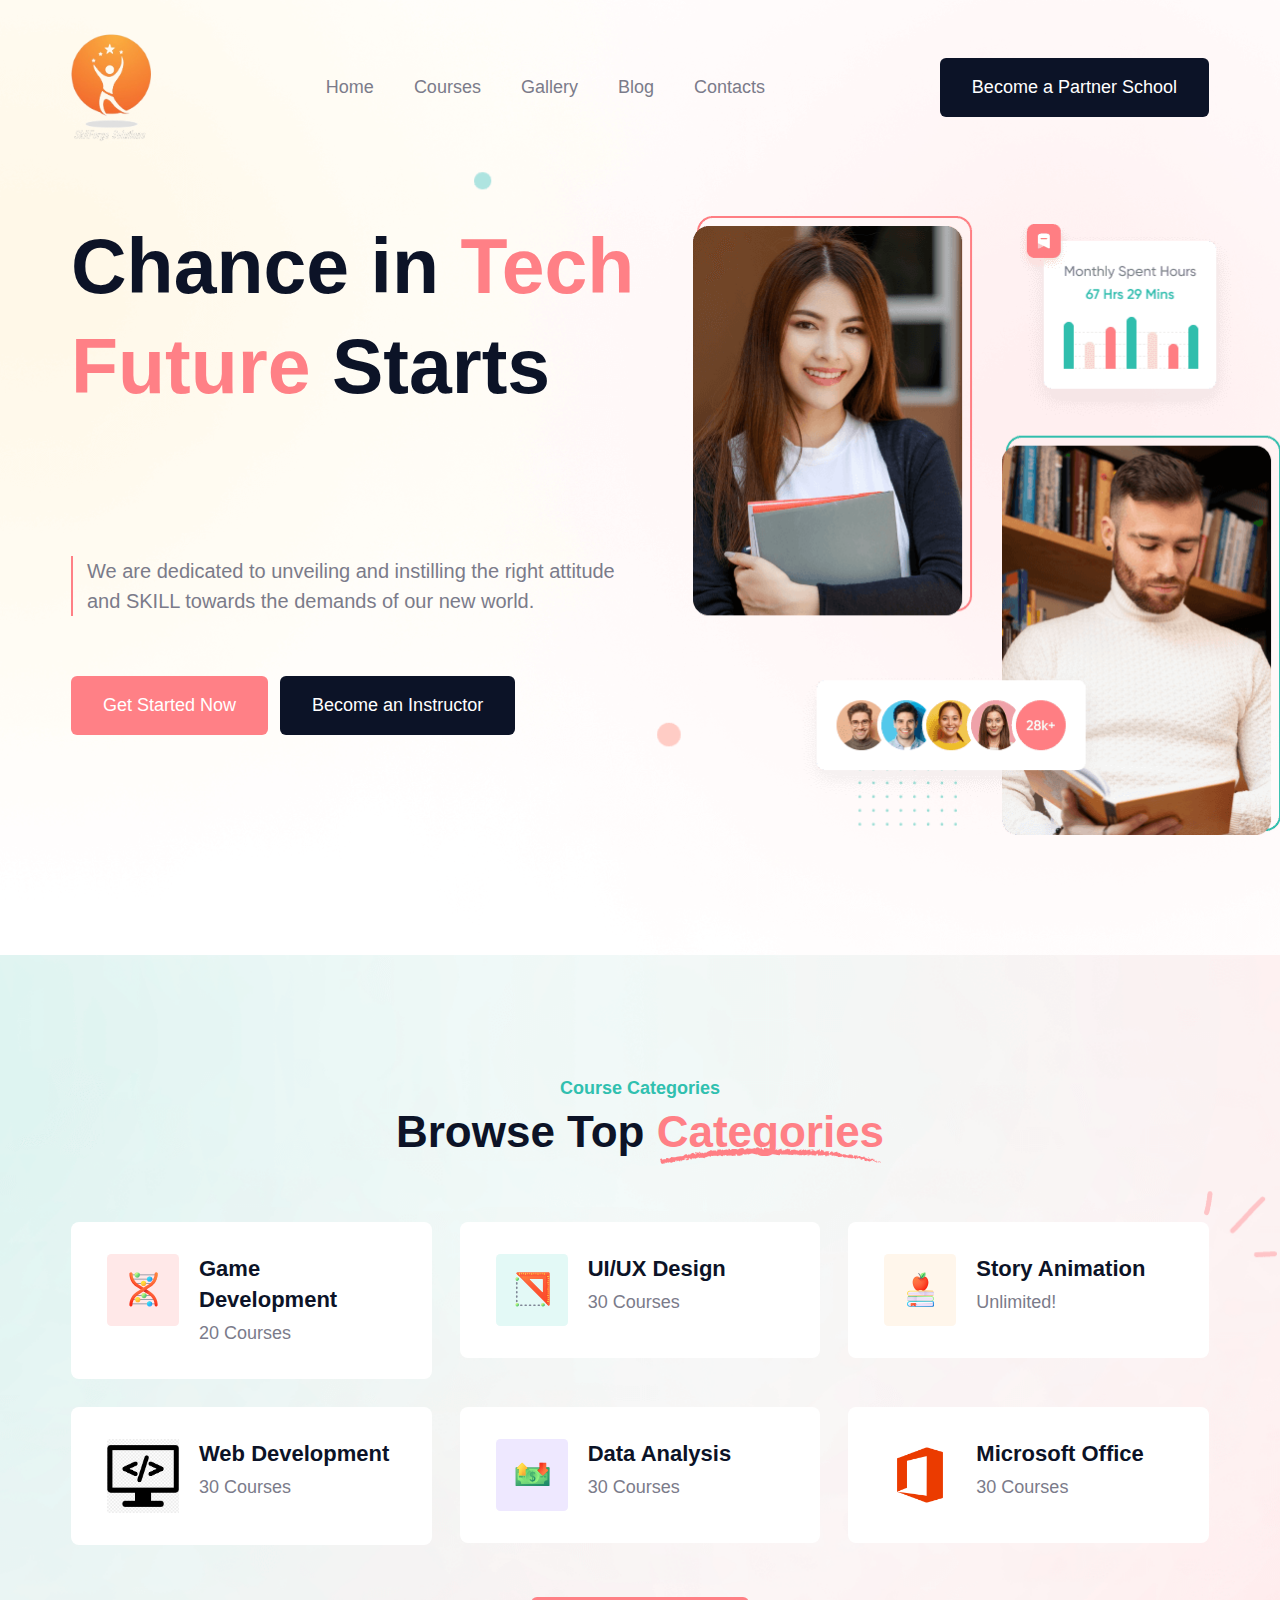
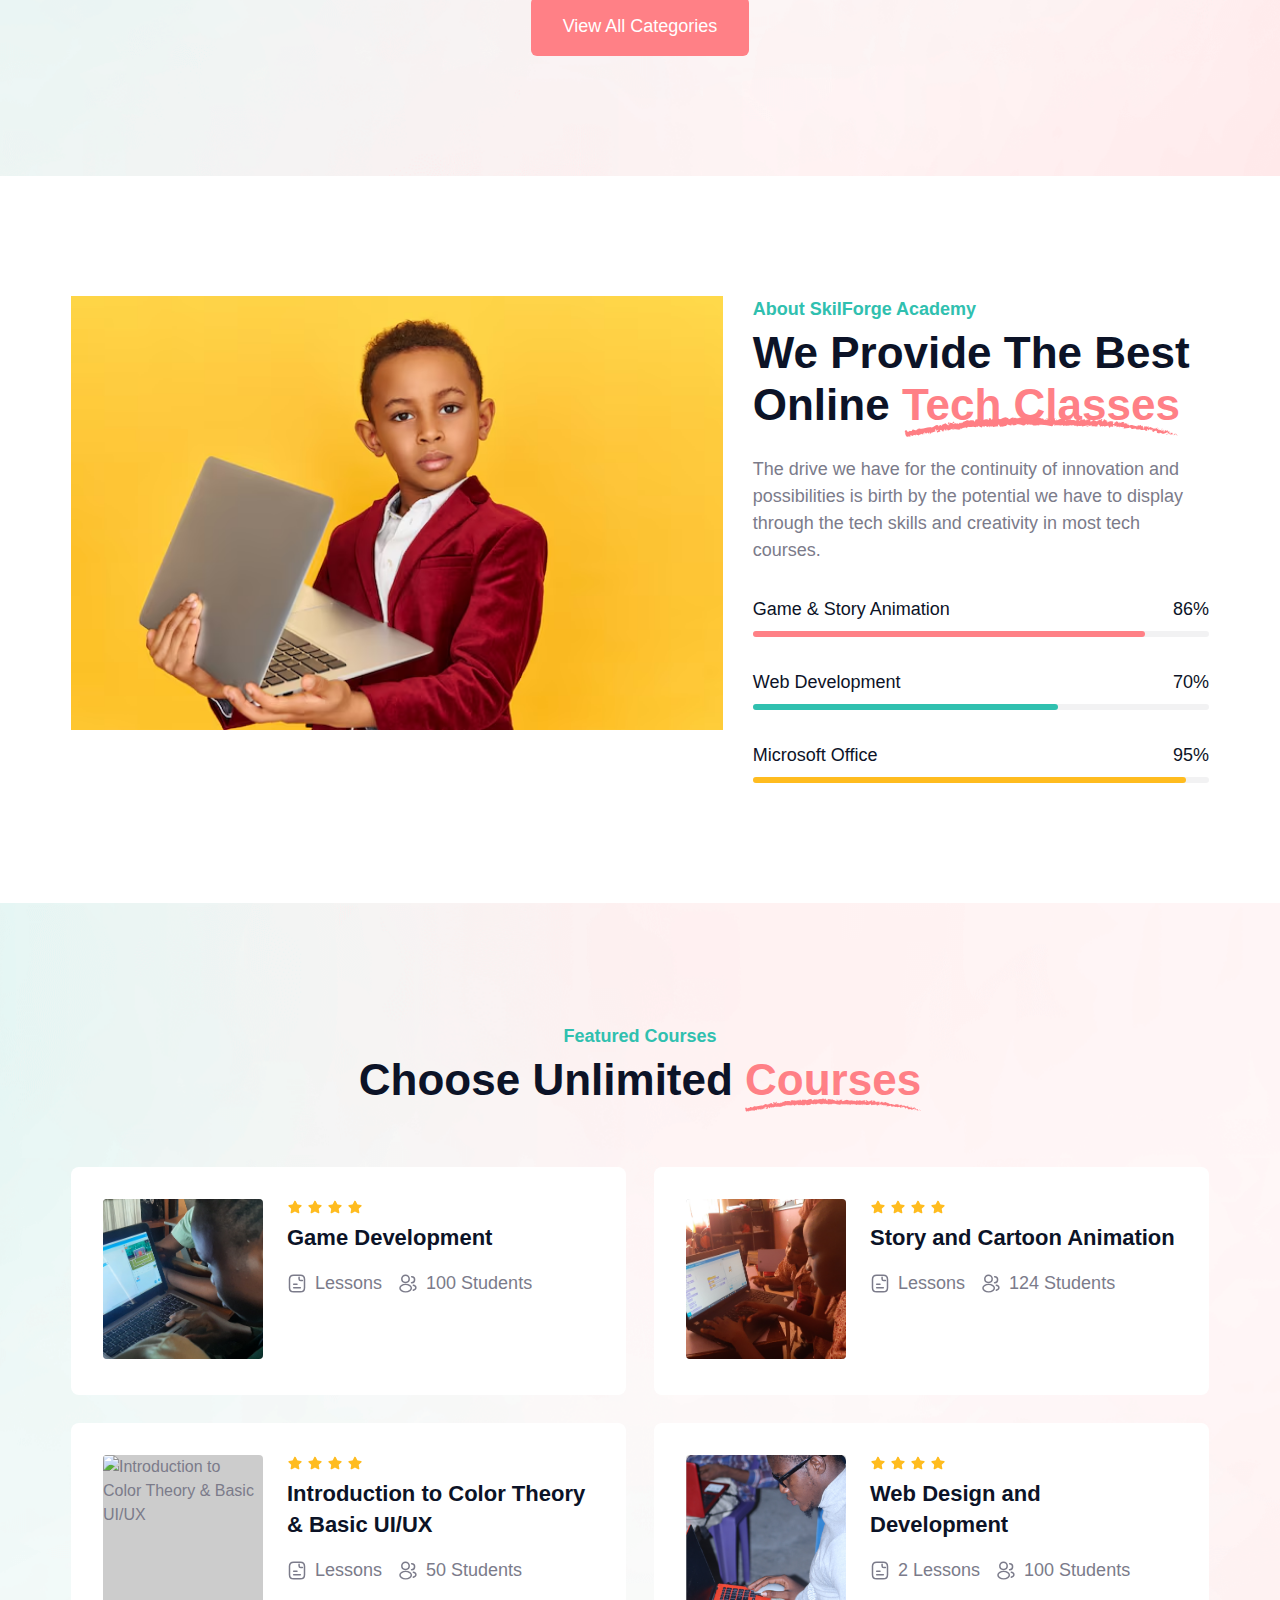
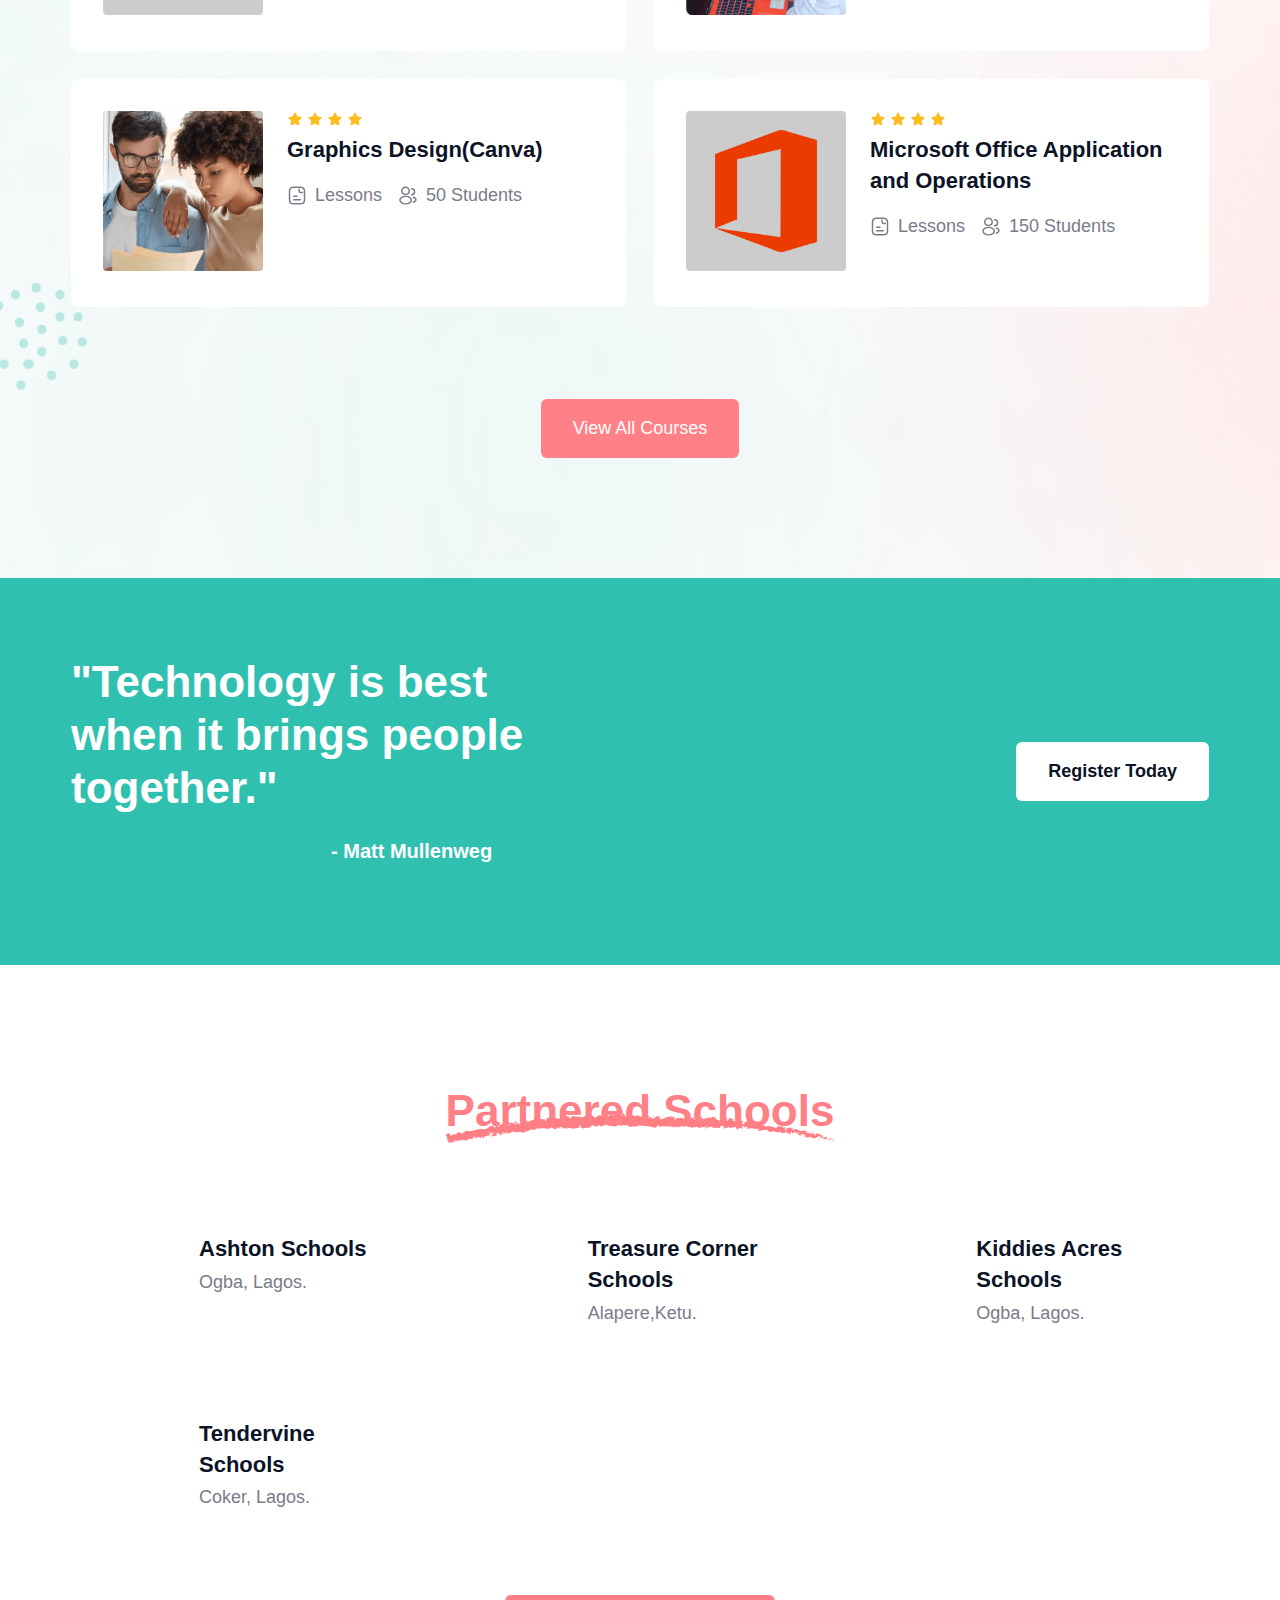
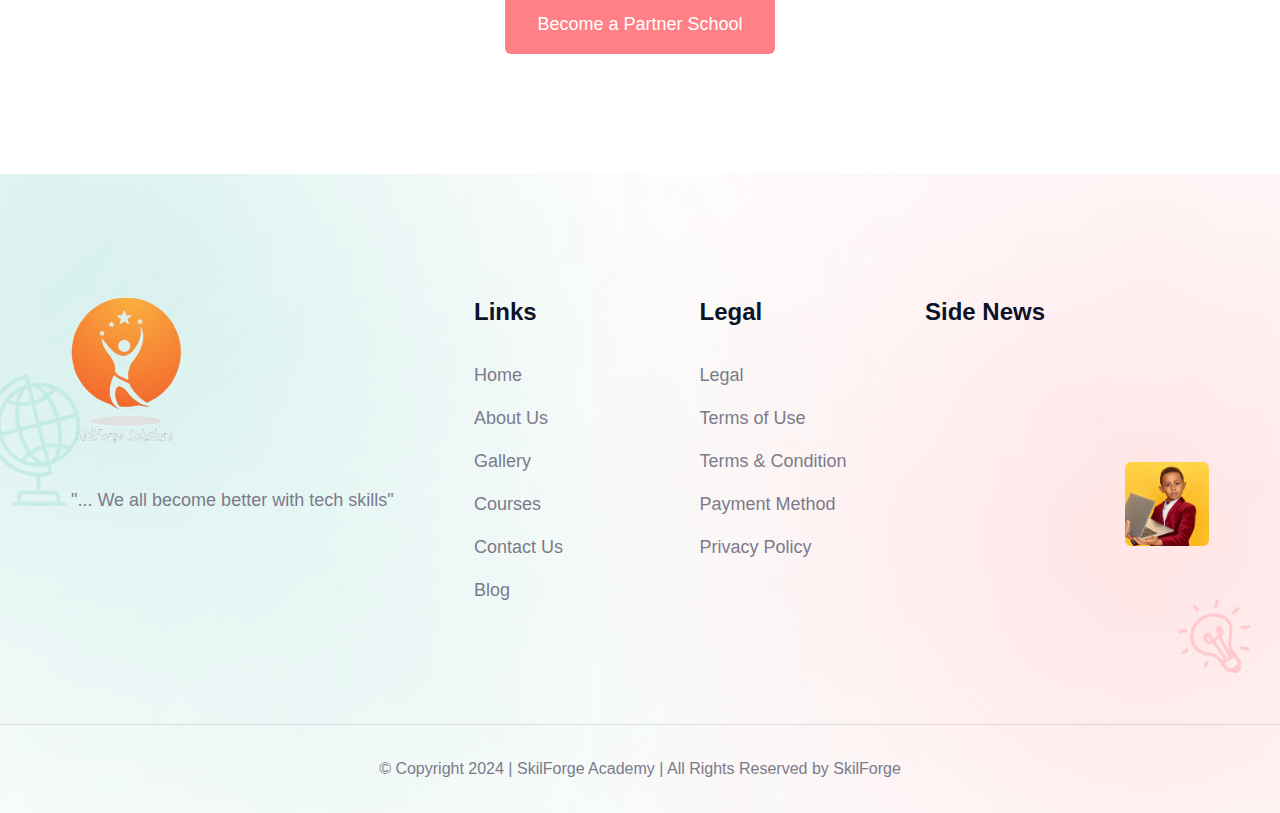
==== commit 69d57f84: "Updated Error" ====
--- a/index.html
+++ b/index.html
@@ -919,11 +919,11 @@
           </li>
 
           <li>
-            <a href="#" class="title-sm footer-link">Tearms of Use</a>
-          </li>
-
-          <li>
-            <a href="#" class="title-sm footer-link">Tearm & Condition</a>
+            <a href="#" class="title-sm footer-link">Terms of Use</a>
+          </li>
+
+          <li>
+            <a href="#" class="title-sm footer-link">Terms & Condition</a>
           </li>
 
           <li>
--- a/assets/css/style.css
+++ b/assets/css/style.css
@@ -8,7 +8,7 @@
 
 
 
-
+ 
 
 /*-----------------------------------*\
   #CUSTOM PROPERTY
@@ -341,7 +341,7 @@
   z-index: 4;
 }
 .headline-lg .forge{
-  background: linear-gradient(#faf6f6,#fff);
+  background: linear-gradient(#471616,#0e0404);
   background-repeat: no-repeat;
   -webkit-text-fill-color: transparent;
   -webkit-background-clip: text;
@@ -952,58 +952,6 @@
 
 }
 
-/* partnered schools */
-
-
-.slider {
-  position: relative;
-  width: 100%;
-  max-width: 800px;
-  overflow: hidden;
-  background-color: #fff;
-  box-shadow: 0 4px 8px rgba(0, 0, 0, 0.1);
-  margin-left: 155px;
-  margin-bottom: 15 px;
-}
-.slider-img{
-  padding-left: 275px;
-}
-
-.slides {
-  display: flex;
-  transition: transform 0.5s ease-in-out;
-  
-}
-
-.slide {
-  min-width: 100%;
-  box-sizing: border-box;
-  padding: 20px;
-  text-align: center;
-}
-
-.navigation {
-  position: absolute;
-  top: 50%;
-  width: 100%;
-  display: flex;
-  justify-content: space-between;
-  transform: translateY(-50%);
-}
-
-.navigation button {
-  background-color: rgba(0, 0, 0, 0.5);
-  color: white;
-  border: none;
-  padding: 10px;
-  cursor: pointer;
-  border-radius: 50%;
-}
-
-.navigation button:hover {
-  background-color: rgba(0, 0, 0, 0.8);
-}
-
 /* Media Queries for Responsive Design */
 @media (max-width: 768px) {
   /* .slider {
@@ -1036,6 +984,9 @@
 }
 
      /* Gallery */
+     section #Ghero{
+      
+     }
   .gallery {
     display: grid;
     grid-template-columns: repeat(auto-fill, minmax(200px, 1fr));
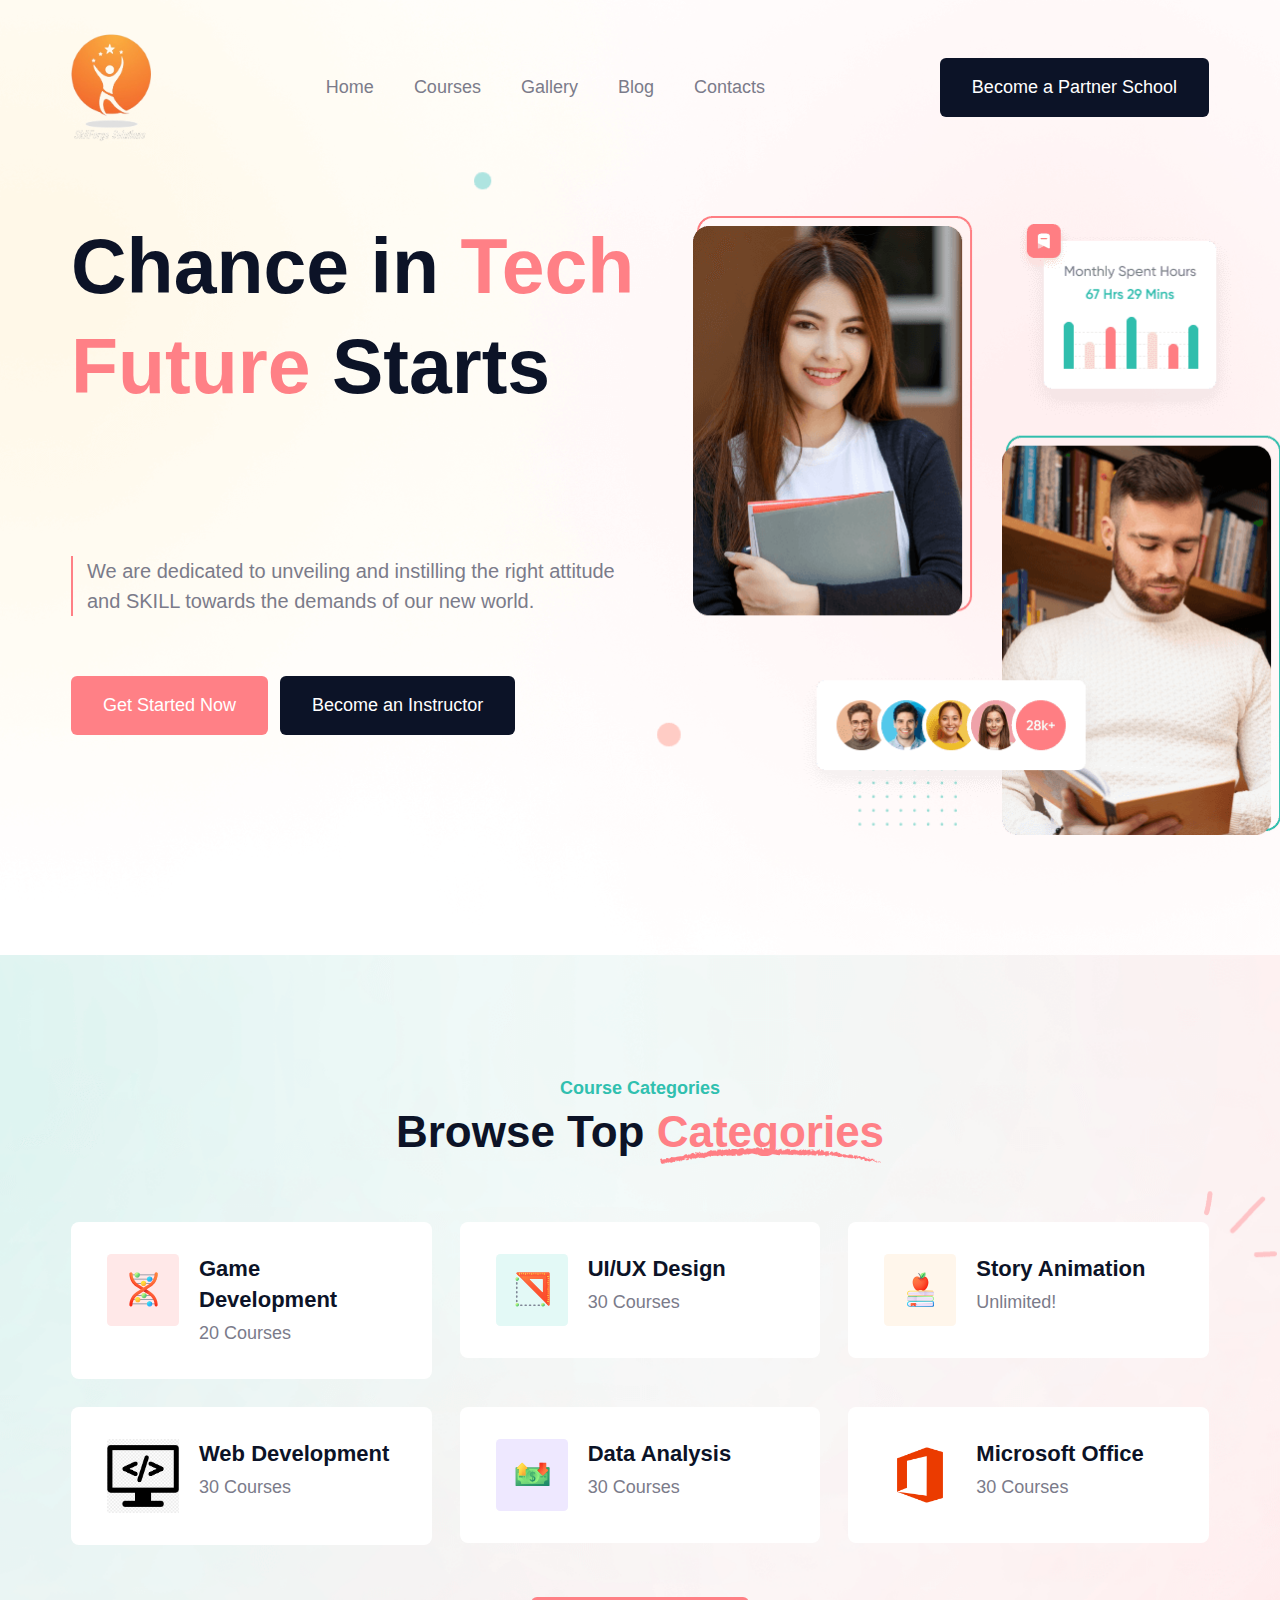
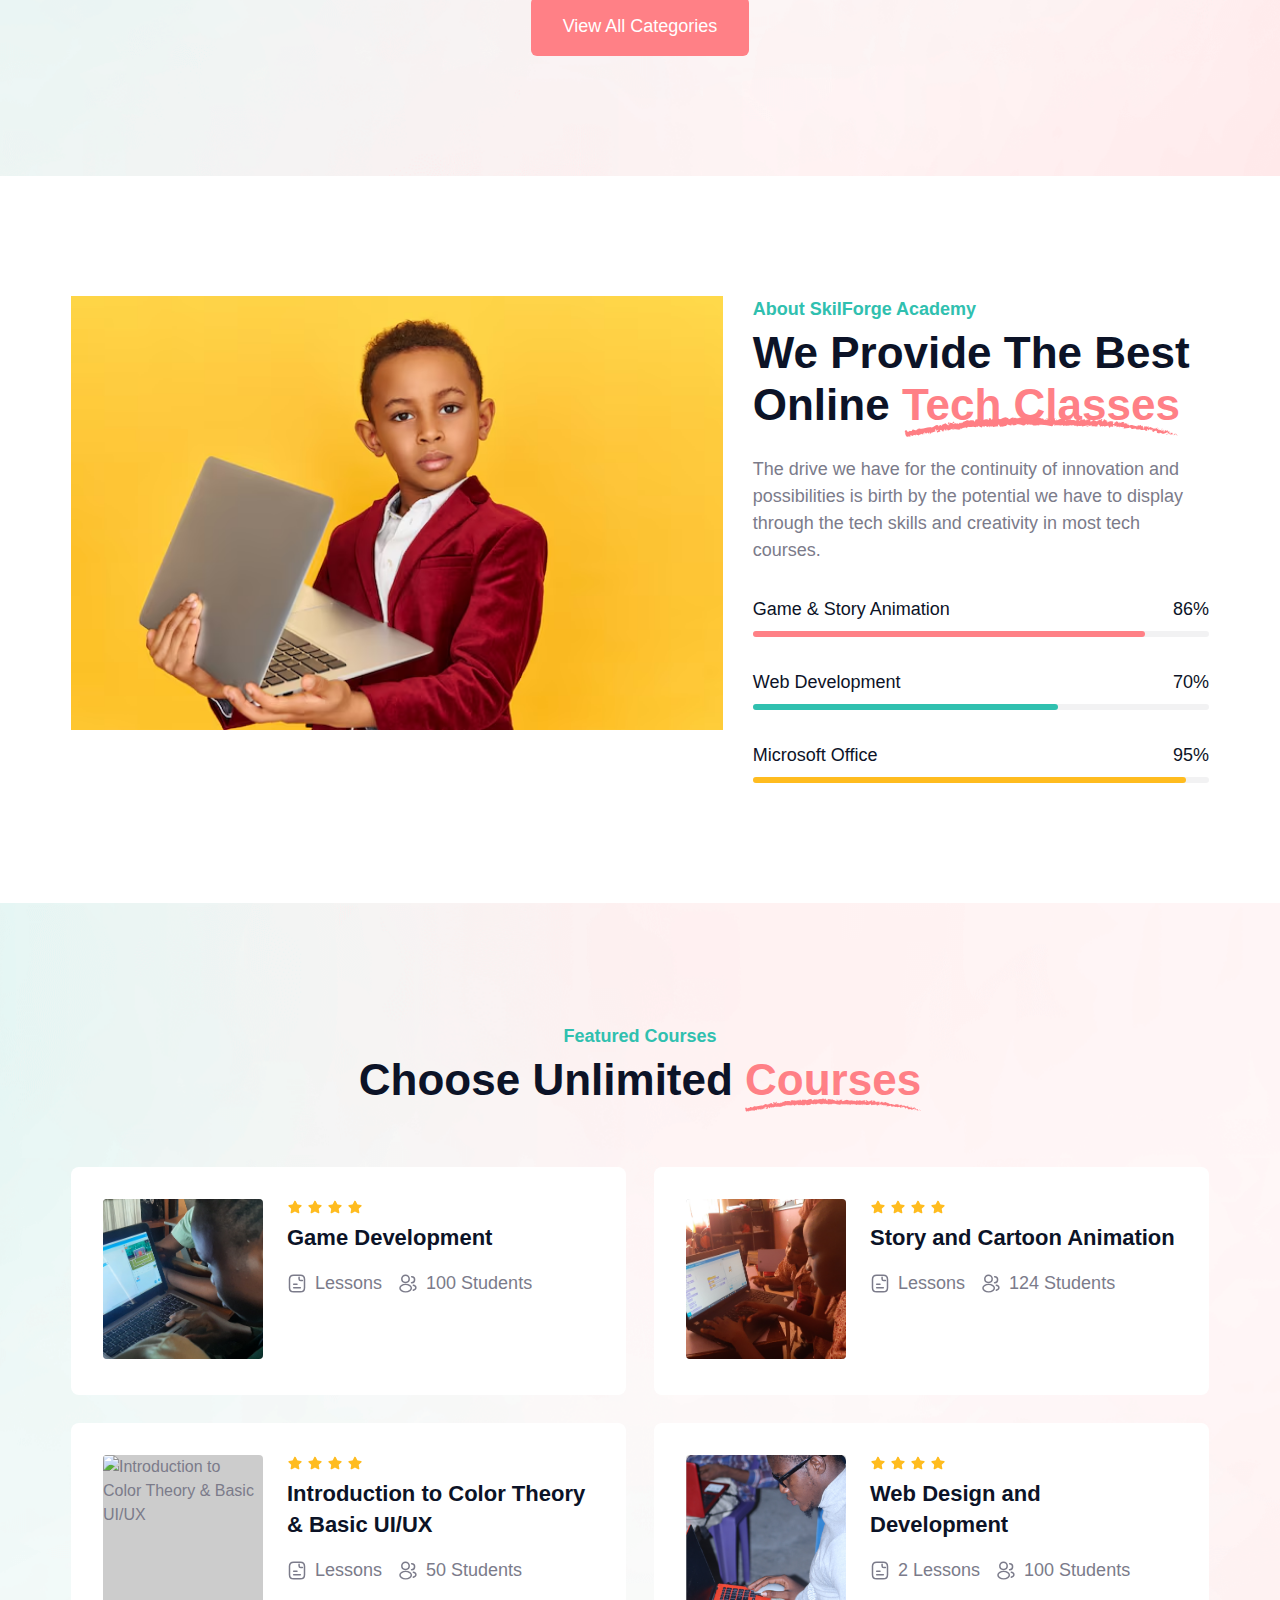
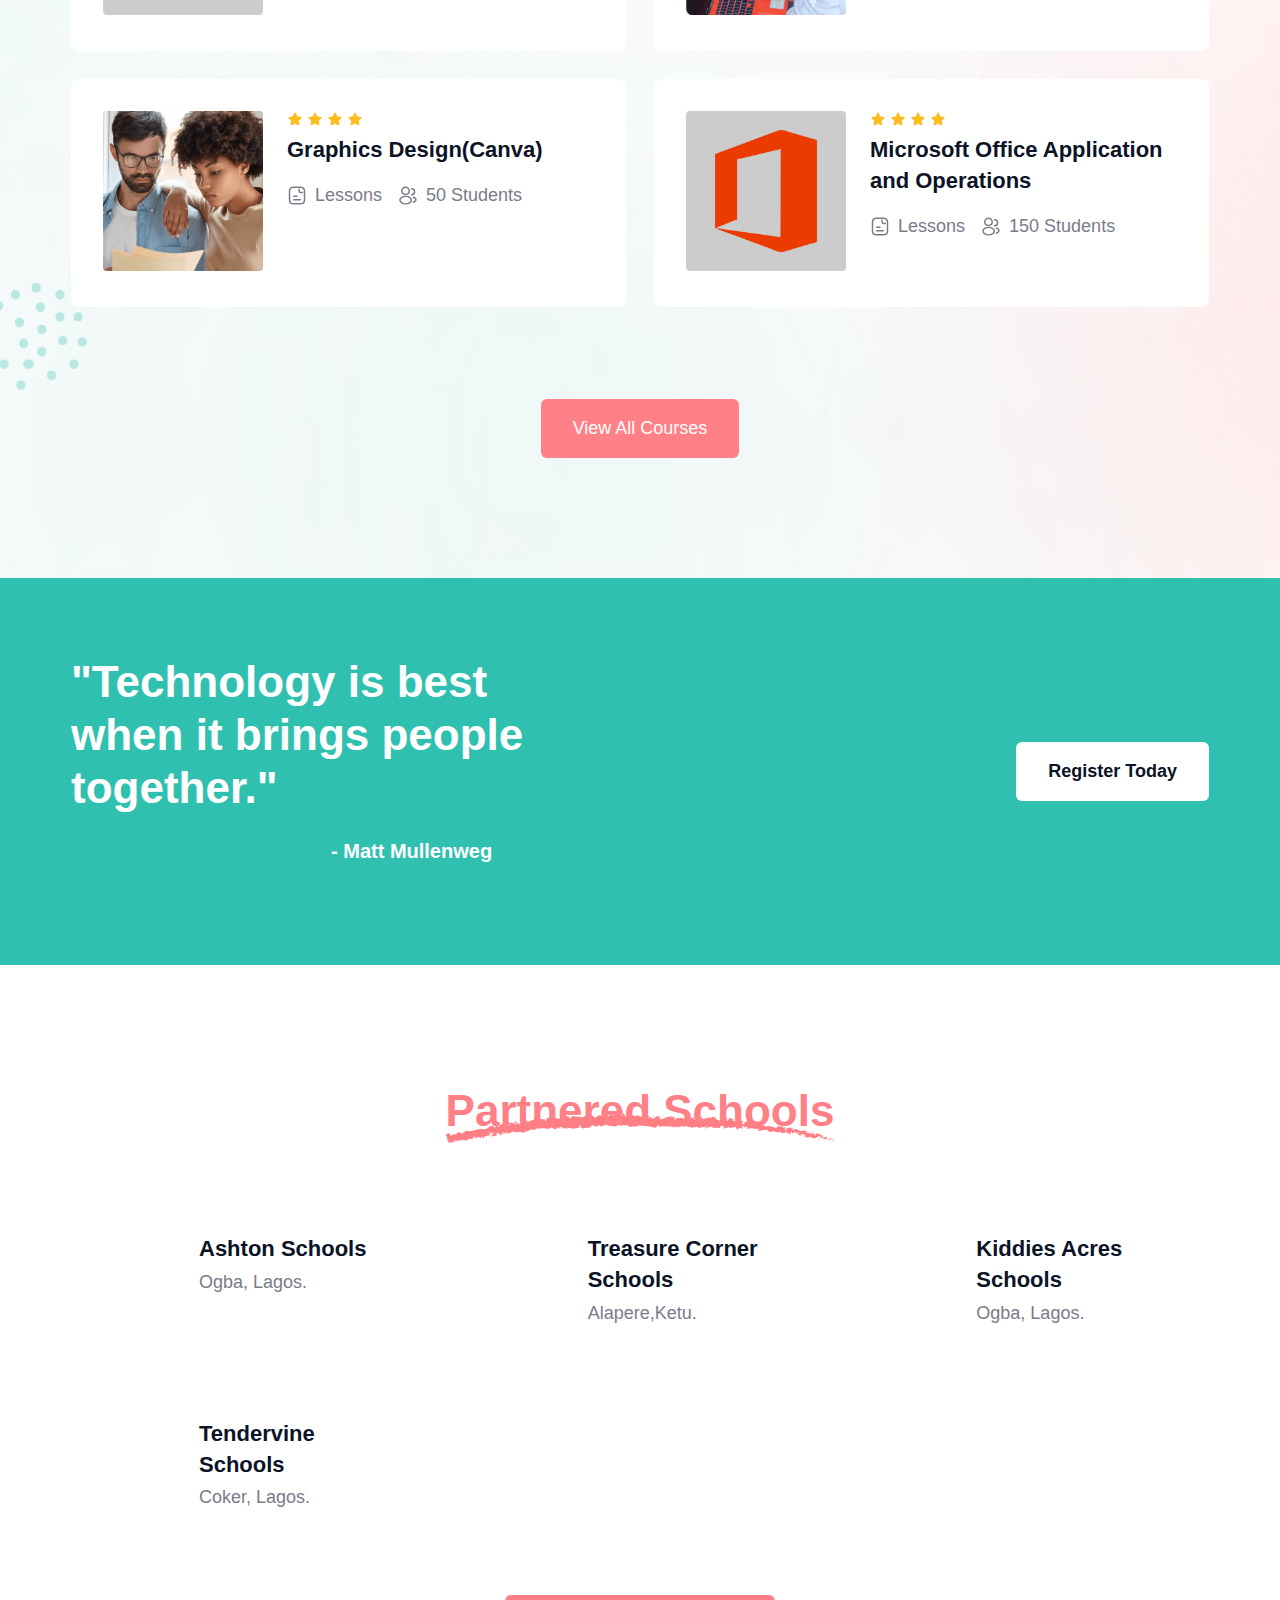
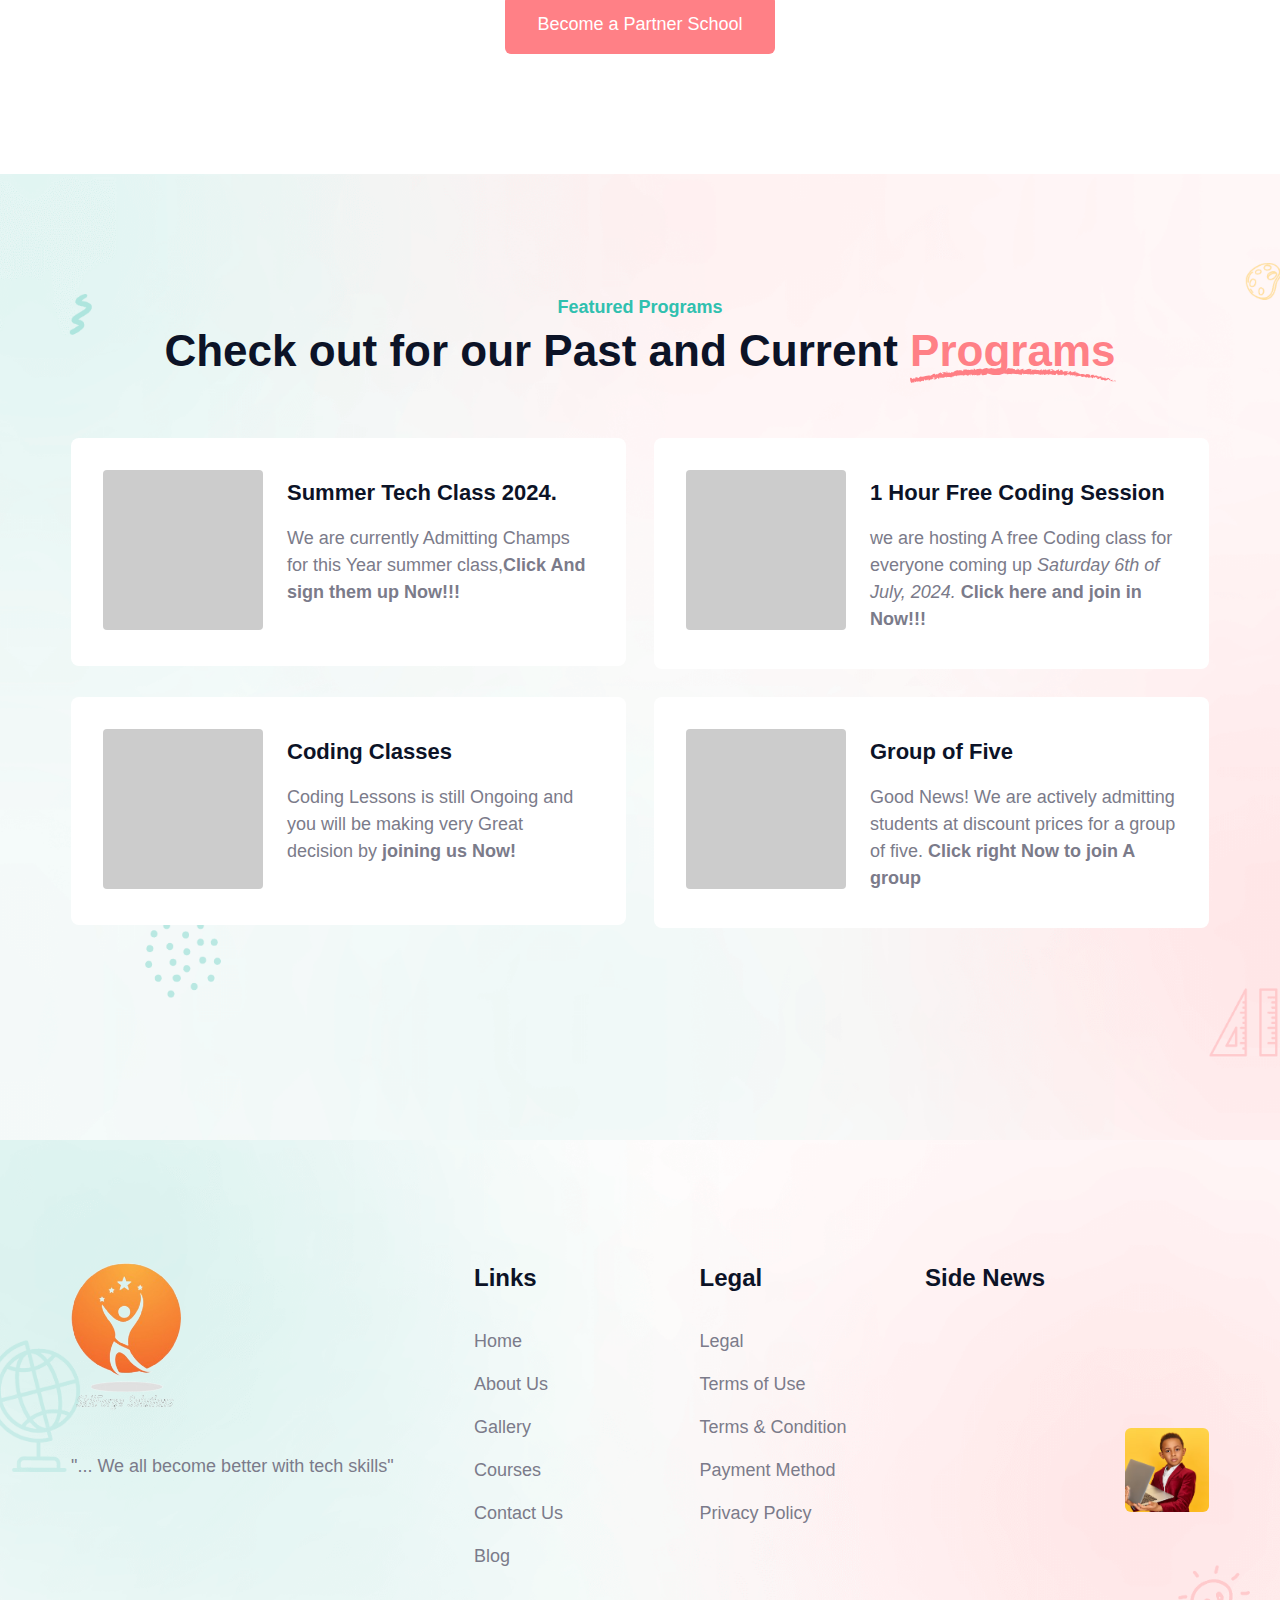
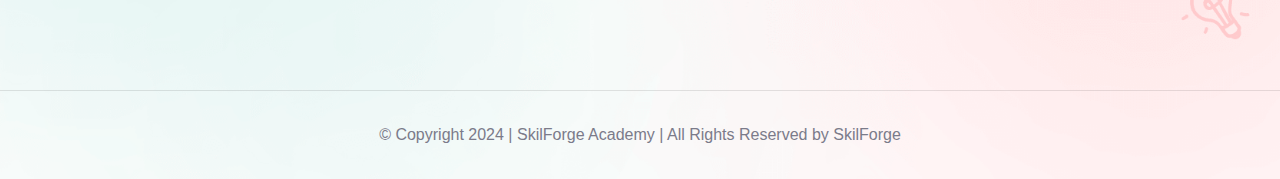
==== commit ad976f8c: "Skilforge academy upload" ====
--- a/index.html
+++ b/index.html
@@ -812,6 +812,169 @@
       </div>
     </section>
 
+    <section class="section course has-bg-image" aria-labelledby="course-label"
+    style="background-image: url('./assets/images/course-bg.png')" id="blog">
+    <div class="container">
+
+      <p class="title-sm section-subtitle text-center">Featured Programs</p>
+
+      <h2 class="headline-md section-title text-center" id="course-label">
+        Check out for our Past and Current <span class="span has-after">Programs</span>
+      </h2>
+
+      <ul class="grid-list">
+
+        <li class="card-container">
+          <div class="card course-card">
+
+            <figure class="card-banner">
+              <img src="./assets/images/SummerImg.png" width="370" height="248" loading="lazy"
+                alt="Game Development" class="img-cover">
+            </figure>
+
+            <div class="card-content">
+
+
+              <h3 class="title-lg card-title">
+                Summer Tech Class 2024.
+              </h3>
+
+              <div class="card-meta wrapper">
+
+                <p class="title-sm">
+                  
+                  <span class="span">We are currently Admitting Champs for this Year summer class,<b>Click And sign them up Now!!!</b> </span>
+                </p>
+
+               
+              </div>
+
+            </div>
+
+            <a href="https://wa.me/2349028367079" class="layer-link"
+              aria-label="Course Details, Basic Fundamentals of Interior & Graphics Design"></a>
+
+          </div>
+        </li>
+
+        <li class="card-container">
+          <div class="card course-card">
+
+            <figure class="card-banner">
+              <img src="./assets/images/FreeClassimg.png" width="370" height="248" loading="lazy"
+
+                alt="" class="img-cover">
+            </figure>
+
+            <div class="card-content">
+
+              
+
+              <h3 class="title-lg card-title">
+                1 Hour Free Coding Session
+              </h3>
+
+              <div class="card-meta wrapper">
+
+                <p class="title-sm">
+                  
+
+                  <span class="span"> we are hosting A free Coding class for everyone coming up <i>Saturday 6th of July, 2024.</i> <b>Click here and join in Now!!!</b> </span>
+                </p>
+
+            
+
+              </div>
+
+            </div>
+
+            <a href="https://chat.whatsapp.com/Bjb159eiSEX2nyRqdfcr79" class="layer-link"
+              aria-label="Course Details, Increasing Engagement with Instagram & Facebook"></a>
+
+          </div>
+        </li>
+
+        <li class="card-container">
+          <div class="card course-card">
+
+            <figure class="card-banner">
+              <img src="./assets/images/CodingImg.png" width="370" height="248" loading="lazy"
+                alt="Introduction to Color Theory & Basic UI/UX" class="img-cover">
+            </figure>
+
+            <div class="card-content">
+
+              
+
+              <h3 class="title-lg card-title">
+                Coding Classes 
+              </h3>
+
+              <div class="card-meta wrapper">
+
+                <p class="title-sm">
+                  
+                  <span class="span">Coding Lessons is still Ongoing and you will be making very Great decision by <b>joining us Now!</b></span>
+                </p>
+
+
+              </div>
+
+            </div>
+
+            <a href="https://wa.me/2349028367079" class="layer-link"
+              aria-label="Course Details, Introduction to Color Theory & Basic UI/UX"></a>
+
+          </div>
+        </li>
+
+        <li class="card-container">
+          <div class="card course-card">
+
+            <figure class="card-banner">
+              <img src="./assets/images/Groupof5Img.png" width="370" height="248" loading="lazy"
+                alt="Financial Security Thinking and Principles Theory" class="img-cover">
+            </figure>
+
+            <div class="card-content">
+
+             
+              <h3 class="title-lg card-title">
+                  Group of Five
+              </h3>
+
+              <div class="card-meta wrapper">
+
+                <p class="title-sm">
+                  
+
+                  <span class="span">Good News! We are actively admitting students at discount prices for a group of five.  <b>Click right Now to join A group</b></span>
+                </p>
+
+
+              </div>
+
+            </div>
+
+            <a href="https://forms.gle/ow3ETswhvZaF2GwP7" class="layer-link"
+              aria-label="Course Details, Web Design and Development"></a>
+
+          </div>
+        </li>
+
+        
+
+            </div>
+
+          </div>
+        </li>
+
+      </ul>
+
+      
+
+    </div>
+  </section>
        
 
 
